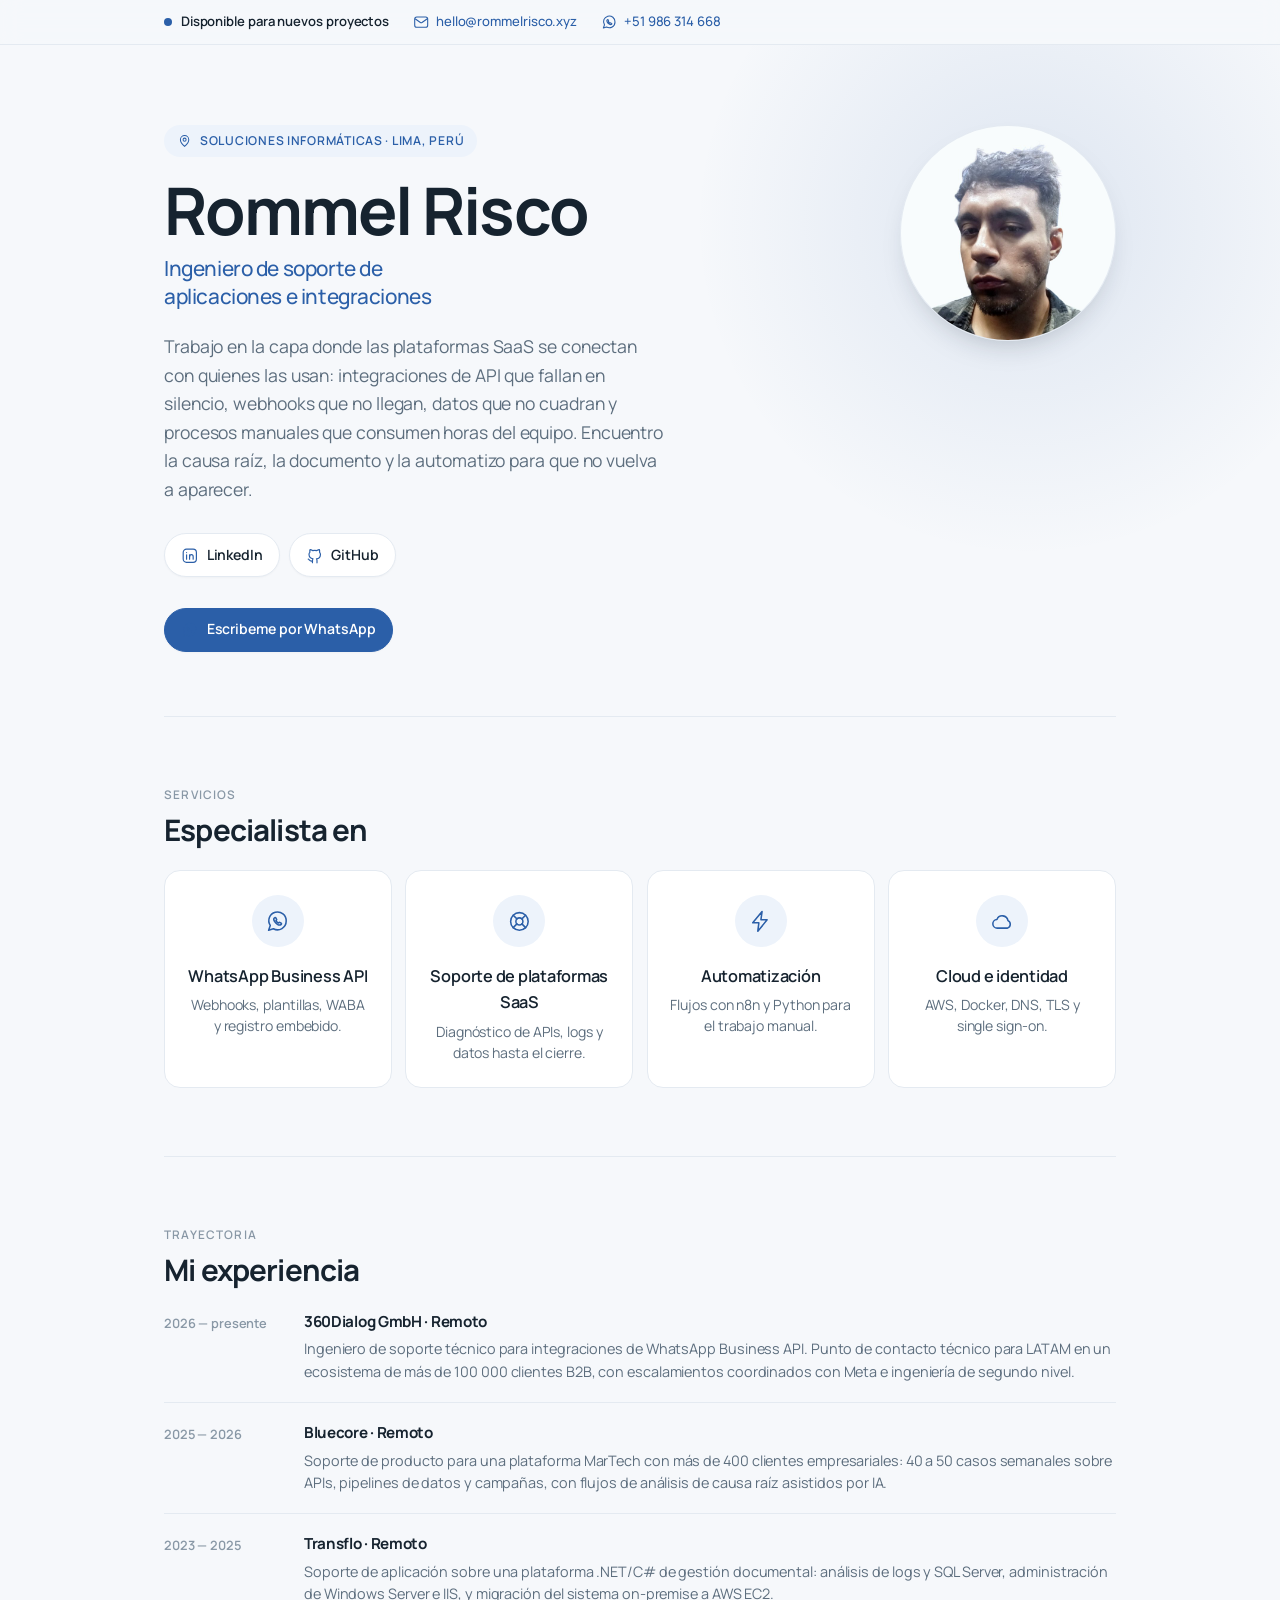
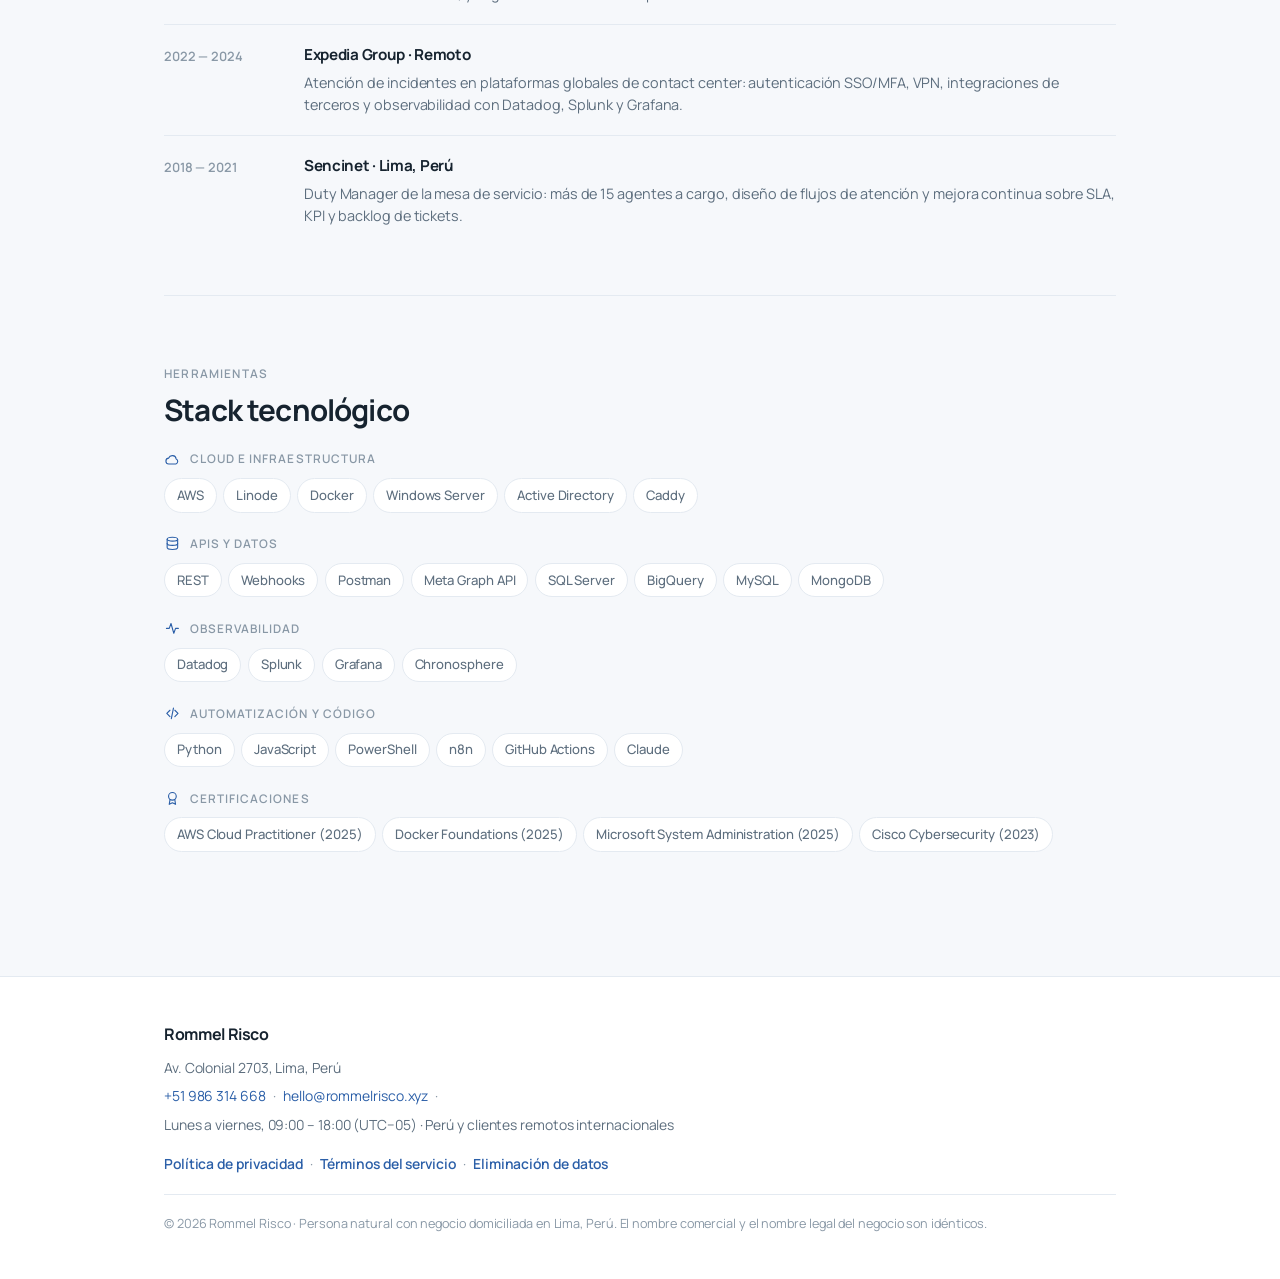
==== index.html @ 3d1073f3 "Landing page de rommelrisco.xyz" ====
<!DOCTYPE html>
<html lang="es">
<head>
<meta charset="utf-8">
<meta name="viewport" content="width=device-width, initial-scale=1">
<title>Rommel Risco — Soluciones informáticas e integraciones | Lima, Perú</title>
<meta name="description" content="Rommel Risco — soluciones informáticas, soporte de aplicaciones e integraciones en Lima, Perú. Integraciones de WhatsApp Business API, soporte de plataformas SaaS, automatización de operaciones e infraestructura cloud. Contacto: hello@rommelrisco.xyz · +51 986 314 668.">
<meta name="author" content="Rommel Risco">
<meta name="theme-color" content="#2B5FA8">
<link rel="canonical" href="https://rommelrisco.xyz/">
<link rel="icon" href="/favicon.svg" type="image/svg+xml">
<link rel="apple-touch-icon" href="/assets/apple-touch-icon.png">

<meta property="og:type" content="website">
<meta property="og:site_name" content="Rommel Risco">
<meta property="og:locale" content="es_PE">
<meta property="og:url" content="https://rommelrisco.xyz/">
<meta property="og:title" content="Rommel Risco — Soluciones informáticas e integraciones">
<meta property="og:description" content="Integraciones de WhatsApp Business API, soporte de plataformas SaaS y automatización de operaciones. Lima, Perú.">
<meta property="og:image" content="https://rommelrisco.xyz/assets/rommel-risco.jpg">
<meta name="twitter:card" content="summary_large_image">

<link rel="preconnect" href="https://fonts.googleapis.com">
<link rel="preconnect" href="https://fonts.gstatic.com" crossorigin>
<link href="https://fonts.googleapis.com/css2?family=Manrope:wght@400;500;600;700&display=swap" rel="stylesheet">

<style>
  :root{
    --paper:#F6F8FB;
    --panel:#FFFFFF;
    --ink:#16232F;
    --ink-2:#5D6E7E;
    --ink-3:#8998A6;
    --rule:#E4EAF1;
    --accent:#2B5FA8;
    --accent-deep:#1B406F;
    --accent-soft:#EDF3FB;

    --font:"Manrope",-apple-system,BlinkMacSystemFont,'Segoe UI',Roboto,sans-serif;

    --r-sm:10px;
    --r-md:16px;
    --r-lg:22px;

    --shadow:0 1px 2px rgba(22,35,47,.04),0 10px 30px -18px rgba(22,35,47,.22);

    --pad:clamp(1.25rem,5vw,4rem);
    --maxw:1080px;
  }

  *,*::before,*::after{box-sizing:border-box}
  html{-webkit-text-size-adjust:100%;scroll-behavior:smooth}
  body{
    margin:0;
    background:var(--paper);
    color:var(--ink);
    font-family:var(--font);
    font-size:clamp(1rem,.97rem + .15vw,1.05rem);
    line-height:1.62;
    letter-spacing:-.005em;
    -webkit-font-smoothing:antialiased;
  }
  a{color:var(--accent);text-decoration:none;transition:color .18s ease,opacity .18s ease}
  a:hover{color:var(--accent-deep)}
  :focus-visible{outline:2px solid var(--accent);outline-offset:3px;border-radius:4px}
  img{max-width:100%;display:block}

  .skip{position:absolute;left:-9999px;top:0}
  .skip:focus{left:0;background:var(--ink);color:#fff;padding:.6rem 1rem;z-index:60}

  .wrap{max-width:var(--maxw);margin:0 auto;padding-left:var(--pad);padding-right:var(--pad)}

  /* ---------- iconos ---------- */
  .ico{
    width:1.25em;height:1.25em;flex:none;
    fill:none;stroke:currentColor;stroke-width:1.6;
    stroke-linecap:round;stroke-linejoin:round;
  }
  .sprite{position:absolute;width:0;height:0;overflow:hidden}

  /* ---------- barra superior ---------- */
  .topbar{
    position:sticky;top:0;z-index:40;
    background:rgba(246,248,251,.82);
    backdrop-filter:saturate(1.4) blur(10px);
    -webkit-backdrop-filter:saturate(1.4) blur(10px);
    border-bottom:1px solid var(--rule);
  }
  .topbar__inner{
    display:flex;flex-wrap:wrap;align-items:center;gap:.4rem 1.5rem;
    padding-top:.7rem;padding-bottom:.7rem;
    font-size:.82rem;color:var(--ink-2);
  }
  .topbar__status{display:inline-flex;align-items:center;gap:.55rem;color:var(--ink);font-weight:600}
  .topbar a{display:inline-flex;align-items:center;gap:.4rem;font-weight:500}
  .dot{
    width:.5rem;height:.5rem;border-radius:50%;background:var(--accent);
    box-shadow:0 0 0 0 rgba(43,95,168,.5);animation:pulse 3s ease-out infinite
  }
  @keyframes pulse{
    0%{box-shadow:0 0 0 0 rgba(43,95,168,.45)}
    70%{box-shadow:0 0 0 .5rem rgba(43,95,168,0)}
    100%{box-shadow:0 0 0 0 rgba(43,95,168,0)}
  }
  @media (max-width:38rem){.topbar__tel{display:none}}

  /* ---------- tipografía ---------- */
  h1,h2,h3{letter-spacing:-.028em;font-weight:700;margin:0}
  h2{font-size:clamp(1.4rem,1.15rem + 1vw,1.85rem);line-height:1.2;margin-bottom:1.4rem}
  h3{font-size:1.02rem;font-weight:600;letter-spacing:-.015em;margin-bottom:.3rem}
  p{margin:0 0 1rem}

  .kicker{
    display:block;font-size:.74rem;font-weight:600;letter-spacing:.1em;text-transform:uppercase;
    color:var(--ink-3);margin:0 0 .5rem;
  }

  /* ---------- portada ---------- */
  .hero{position:relative;overflow:hidden}
  .hero::before{
    content:"";position:absolute;top:-30%;right:-10%;width:70vw;height:70vw;max-width:760px;max-height:760px;
    background:radial-gradient(circle at 50% 50%,rgba(43,95,168,.12),rgba(43,95,168,0) 62%);
    pointer-events:none;
  }
  .hero__inner{
    position:relative;
    display:grid;grid-template-columns:minmax(0,1fr) minmax(0,13.5rem);
    gap:clamp(1.75rem,4vw,3.25rem);align-items:start;
    padding-top:clamp(2.75rem,7vw,5rem);padding-bottom:clamp(2.5rem,6vw,4rem);
  }
  .eyebrow{
    display:inline-flex;align-items:center;gap:.5rem;
    font-size:.76rem;font-weight:600;letter-spacing:.06em;text-transform:uppercase;
    color:var(--accent);background:var(--accent-soft);
    padding:.4rem .8rem;border-radius:999px;margin:0 0 1.25rem;
  }
  h1{
    font-size:clamp(2.5rem,1.6rem + 4.6vw,4.1rem);line-height:1.02;font-weight:700;
    margin-bottom:.65rem;
  }
  .role{
    font-size:clamp(1.05rem,.98rem + .5vw,1.3rem);font-weight:500;line-height:1.35;
    color:var(--accent);margin:0 0 1.35rem;max-width:24ch;letter-spacing:-.02em;
  }
  .lede{font-size:clamp(1rem,.97rem + .25vw,1.1rem);color:var(--ink-2);max-width:46ch;margin-bottom:0}

  .portrait{margin:0;width:100%;max-width:13.5rem;justify-self:center}
  .portrait img{
    width:100%;height:auto;aspect-ratio:1/1;object-fit:cover;
    border-radius:50%;border:1px solid var(--rule);
    box-shadow:0 14px 34px -20px rgba(22,35,47,.4);
  }
  @media (max-width:52rem){
    .hero__inner{grid-template-columns:1fr}
    .portrait{order:-1;max-width:8.5rem;justify-self:start}
  }

  /* ---------- vías de contacto ---------- */
  .channels{display:flex;flex-wrap:wrap;gap:.55rem;list-style:none;margin:1.9rem 0 0;padding:0}
  .channels a{
    display:inline-flex;align-items:center;gap:.5rem;
    font-size:.88rem;font-weight:600;color:var(--ink);
    padding:.6rem 1rem;background:var(--panel);border:1px solid var(--rule);
    border-radius:999px;box-shadow:0 1px 2px rgba(22,35,47,.03);
    transition:border-color .18s ease,color .18s ease,transform .18s ease
  }
  .channels a:hover{border-color:var(--accent);color:var(--accent);transform:translateY(-1px)}
  .channels .ico{color:var(--accent)}
  .channels--primary a{background:var(--accent);border-color:var(--accent);color:#fff}
  .channels--primary a:hover{background:var(--accent-deep);border-color:var(--accent-deep);color:#fff}

  /* ---------- secciones ---------- */
  .block{
    padding-top:clamp(2.5rem,6vw,4.25rem);padding-bottom:clamp(2.5rem,6vw,4.25rem);
    border-top:1px solid var(--rule);
  }

  /* ---------- servicios ---------- */
  .services{
    display:grid;grid-template-columns:repeat(auto-fit,minmax(13rem,1fr));gap:.85rem;
    list-style:none;margin:0;padding:0;
  }
  .services > li{
    background:var(--panel);border:1px solid var(--rule);border-radius:var(--r-md);
    padding:1.5rem 1.35rem;text-align:center;
    transition:border-color .2s ease,transform .2s ease,box-shadow .2s ease;
  }
  .services > li:hover{border-color:#C9D9EE;transform:translateY(-2px);box-shadow:var(--shadow)}
  .services .badge{
    display:inline-grid;place-items:center;width:3.25rem;height:3.25rem;
    background:var(--accent-soft);color:var(--accent);border-radius:50%;margin-bottom:1rem;
  }
  .services .badge .ico{width:1.55rem;height:1.55rem;stroke-width:1.5}
  .services p{margin:0;font-size:.88rem;color:var(--ink-2);line-height:1.5}

  /* ---------- filas con icono ---------- */
  .rows{list-style:none;margin:0;padding:0;display:grid;gap:.15rem}
  .rows > li{display:flex;align-items:flex-start;gap:.9rem;padding:.8rem 0;border-bottom:1px solid var(--rule)}
  .rows > li:last-child{border-bottom:0}
  .rows .ico{color:var(--accent);margin-top:.18rem;width:1.15rem;height:1.15rem}
  .rows .k{display:block;font-size:.74rem;font-weight:600;letter-spacing:.06em;text-transform:uppercase;color:var(--ink-3)}
  .rows .v{display:block;font-size:.95rem;color:var(--ink)}

  /* ---------- trayectoria ---------- */
  .track{list-style:none;margin:0;padding:0}
  .track > li{
    display:grid;grid-template-columns:minmax(0,7.5rem) minmax(0,1fr);gap:1.25rem;
    padding:1.15rem 0;border-bottom:1px solid var(--rule)
  }
  .track > li:first-child{padding-top:0}
  .track > li:last-child{border-bottom:0;padding-bottom:0}
  .track .when{font-size:.8rem;font-weight:600;color:var(--ink-3);padding-top:.2rem;letter-spacing:-.01em}
  .track .org{display:block;font-size:.95rem;font-weight:700;color:var(--ink);margin-bottom:.25rem;letter-spacing:-.02em}
  .track .what{margin:0;font-size:.9rem;color:var(--ink-2);line-height:1.55}
  @media (max-width:34rem){.track > li{grid-template-columns:1fr;gap:.3rem}}

  /* ---------- stack ---------- */
  .stack{list-style:none;margin:0;padding:0;display:grid;gap:1.35rem}
  .stack .group{display:flex;align-items:center;gap:.55rem;margin-bottom:.6rem}
  .stack .group .ico{color:var(--accent);width:1.05rem;height:1.05rem}
  .stack .group span{font-size:.74rem;font-weight:600;letter-spacing:.09em;text-transform:uppercase;color:var(--ink-3)}
  .chips{display:flex;flex-wrap:wrap;gap:.4rem;list-style:none;margin:0;padding:0}
  .chips li{
    font-size:.82rem;font-weight:500;padding:.35rem .75rem;border-radius:999px;
    background:var(--panel);border:1px solid var(--rule);color:var(--ink-2)
  }

  /* ---------- pie ---------- */
  .site-footer{background:var(--panel);border-top:1px solid var(--rule);margin-top:clamp(2rem,5vw,3.5rem)}
  .site-footer__inner{
    padding-top:clamp(2rem,4vw,2.75rem);padding-bottom:clamp(2rem,4vw,2.75rem);
    font-size:.87rem;line-height:1.7;color:var(--ink-2);
  }
  .site-footer p{margin:0 0 .3rem}
  .site-footer .f-name{font-size:1rem;font-weight:700;letter-spacing:-.022em;color:var(--ink);margin-bottom:.5rem}
  .site-footer address{font-style:normal;display:inline}
  .site-footer .sep{color:var(--ink-3);padding:0 .45rem}
  .site-footer .f-links{margin-top:.95rem}
  .site-footer .f-links a{font-weight:600}
  .site-footer .f-legal{
    margin:1.15rem 0 0;padding-top:1.15rem;border-top:1px solid var(--rule);
    font-size:.79rem;color:var(--ink-3)
  }
  @media (max-width:30rem){
    .site-footer .sep{display:block;height:0;overflow:hidden;padding:0}
  }

  @media (prefers-reduced-motion:reduce){
    *{animation:none!important;transition:none!important}
    html{scroll-behavior:auto}
  }
  @media (prefers-reduced-motion:no-preference){
    .reveal{animation:up .6s cubic-bezier(.2,.7,.3,1) both}
    .reveal--2{animation-delay:.09s}
    @keyframes up{from{opacity:0;transform:translateY(12px)}to{opacity:1;transform:none}}
  }
</style>
</head>
<body>
<a class="skip" href="#contenido">Ir al contenido</a>

<svg class="sprite" aria-hidden="true" focusable="false" xmlns="http://www.w3.org/2000/svg">
  <symbol id="i-mail" viewBox="0 0 24 24"><rect x="2.5" y="4.5" width="19" height="15" rx="3"/><path d="M3.6 7.4l7.2 5a2 2 0 0 0 2.4 0l7.2-5"/></symbol>
  <symbol id="i-phone" viewBox="0 0 24 24"><path d="M6.6 3.5h2.2l1.6 4-2 1.4a12 12 0 0 0 5.7 5.7l1.4-2 4 1.6v2.2a2 2 0 0 1-2.2 2A16.5 16.5 0 0 1 4.6 5.7a2 2 0 0 1 2-2.2z"/></symbol>
  <symbol id="i-whatsapp" viewBox="0 0 24 24"><path d="M20.5 11.7a8.4 8.4 0 0 1-12.4 7.4L3.5 20.5l1.6-4.6A8.4 8.4 0 1 1 20.5 11.7z"/><path d="M9.2 8.7c.3-.6 1-.6 1.3-.1l.7 1.2c.2.3.1.6-.1.8l-.5.5c.5 1.1 1.4 2 2.5 2.5l.5-.5c.2-.2.5-.3.8-.1l1.2.7c.5.3.5 1 0 1.3-1 .7-2.3.6-3.6-.2a8 8 0 0 1-2.8-2.8c-.8-1.3-.9-2.6-.2-3.3z"/></symbol>
  <symbol id="i-linkedin" viewBox="0 0 24 24"><rect x="3" y="3" width="18" height="18" rx="4.5"/><path d="M7.6 10.6v6"/><path d="M7.6 7.5v.1"/><path d="M11.7 16.6v-6"/><path d="M11.7 13.2c0-1.5 1-2.7 2.5-2.7s2.4 1.2 2.4 2.7v3.4"/></symbol>
  <symbol id="i-github" viewBox="0 0 24 24"><path d="M9 19c-4.3 1.3-4.3-2.2-6-2.6m12 5.2v-3.3a2.9 2.9 0 0 0-.8-2.2c2.7-.3 5.5-1.3 5.5-6a4.7 4.7 0 0 0-1.3-3.2 4.3 4.3 0 0 0-.1-3.3s-1-.3-3.4 1.3a11.5 11.5 0 0 0-6 0C6.5 3.3 5.5 3.6 5.5 3.6a4.3 4.3 0 0 0-.1 3.3A4.7 4.7 0 0 0 4.1 10c0 4.7 2.8 5.7 5.5 6a2.9 2.9 0 0 0-.8 2.2v3.3"/></symbol>
  <symbol id="i-support" viewBox="0 0 24 24"><circle cx="12" cy="12" r="8.5"/><circle cx="12" cy="12" r="3.4"/><path d="M14.4 9.6 18 6M9.6 9.6 6 6m8.4 8.4L18 18M9.6 14.4 6 18"/></symbol>
  <symbol id="i-zap" viewBox="0 0 24 24"><path d="M13.6 2.5 4.6 13.4h5.9l-1 8.1 9-11h-6z"/></symbol>
  <symbol id="i-cloud" viewBox="0 0 24 24"><path d="M7.2 18.5a4.2 4.2 0 0 1-.5-8.4 5.6 5.6 0 0 1 10.7 1.2 3.9 3.9 0 0 1-.4 7.2z"/></symbol>
  <symbol id="i-globe" viewBox="0 0 24 24"><circle cx="12" cy="12" r="8.5"/><path d="M3.6 12h16.8"/><path d="M12 3.5a13.5 13.5 0 0 1 0 17 13.5 13.5 0 0 1 0-17z"/></symbol>
  <symbol id="i-clock" viewBox="0 0 24 24"><circle cx="12" cy="12" r="8.5"/><path d="M12 7.4V12l3 1.9"/></symbol>
  <symbol id="i-briefcase" viewBox="0 0 24 24"><rect x="3" y="7.5" width="18" height="12" rx="2.6"/><path d="M9 7.5V6.2A2.2 2.2 0 0 1 11.2 4h1.6A2.2 2.2 0 0 1 15 6.2v1.3"/><path d="M3 12.2h18"/></symbol>
  <symbol id="i-users" viewBox="0 0 24 24"><circle cx="9.4" cy="9" r="3.3"/><path d="M3.6 19.2a5.9 5.9 0 0 1 11.7 0"/><path d="M16.2 6.2a3.3 3.3 0 0 1 0 5.9"/><path d="M17.6 19.2a5.9 5.9 0 0 0-1.5-4"/></symbol>
  <symbol id="i-send" viewBox="0 0 24 24"><path d="M20.6 3.4 3.6 9.9l7 2.9 2.9 7z"/><path d="M20.6 3.4 10.6 12.8"/></symbol>
  <symbol id="i-pin" viewBox="0 0 24 24"><path d="M12 21.2s6.6-5.7 6.6-10.5a6.6 6.6 0 1 0-13.2 0c0 4.8 6.6 10.5 6.6 10.5z"/><circle cx="12" cy="10.5" r="2.4"/></symbol>
  <symbol id="i-database" viewBox="0 0 24 24"><ellipse cx="12" cy="6" rx="7.5" ry="2.8"/><path d="M4.5 6v12c0 1.6 3.4 2.8 7.5 2.8s7.5-1.2 7.5-2.8V6"/><path d="M4.5 12c0 1.6 3.4 2.8 7.5 2.8s7.5-1.2 7.5-2.8"/></symbol>
  <symbol id="i-activity" viewBox="0 0 24 24"><path d="M3.5 12h4l2.5-7 4 14 2.5-7h4"/></symbol>
  <symbol id="i-code" viewBox="0 0 24 24"><path d="M8.5 16.5 4 12l4.5-4.5"/><path d="M15.5 7.5 20 12l-4.5 4.5"/><path d="M13.5 4.5l-3 15"/></symbol>
  <symbol id="i-award" viewBox="0 0 24 24"><circle cx="12" cy="9" r="5.5"/><path d="M8.6 13.6 7.5 20.5l4.5-2.3 4.5 2.3-1.1-6.9"/></symbol>
</svg>

<div class="topbar">
  <div class="wrap topbar__inner">
    <span class="topbar__status"><span class="dot" aria-hidden="true"></span>Disponible para nuevos proyectos</span>
    <a href="mailto:hello@rommelrisco.xyz"><svg class="ico" aria-hidden="true"><use href="#i-mail"/></svg>hello@rommelrisco.xyz</a>
    <a class="topbar__tel" href="https://wa.me/51986314668"><svg class="ico" aria-hidden="true"><use href="#i-whatsapp"/></svg>+51 986 314 668</a>
  </div>
</div>

<header class="hero">
  <div class="wrap hero__inner">
    <div class="reveal">
      <p class="eyebrow"><svg class="ico" aria-hidden="true"><use href="#i-pin"/></svg>Soluciones informáticas · Lima, Perú</p>
      <h1>Rommel Risco</h1>
      <p class="role">Ingeniero de soporte de aplicaciones e integraciones</p>
      <p class="lede">Trabajo en la capa donde las plataformas SaaS se conectan con quienes las usan: integraciones de API que fallan en silencio, webhooks que no llegan, datos que no cuadran y procesos manuales que consumen horas del equipo. Encuentro la causa raíz, la documento y la automatizo para que no vuelva a aparecer.</p>
      <ul class="channels">
        <li><a href="https://linkedin.com/in/riscor/" rel="me noopener"><svg class="ico" aria-hidden="true"><use href="#i-linkedin"/></svg>LinkedIn</a></li>
        <li><a href="https://github.com/RommelRisco" rel="me noopener"><svg class="ico" aria-hidden="true"><use href="#i-github"/></svg>GitHub</a></li>
      </ul>
            <ul class="channels channels--primary">
        <li><a href="https://wa.me/51986314668"><svg class="ico" aria-hidden="true"><use href="#i-whatsapp"/></svg>Escribeme por WhatsApp</a></li>
      </ul>
    </div>
    <figure class="portrait reveal reveal--2">
      <img src="[data-uri]" width="720" height="720" alt="Rommel Risco, ingeniero de soporte de aplicaciones e integraciones en Lima, Perú.">
    </figure>
  </div>
</header>

<main id="contenido" class="wrap">

  <section class="block">
    <span class="kicker">Servicios</span>
    <h2>Especialista en</h2>
    <ul class="services">
      <li>
        <span class="badge"><svg class="ico" aria-hidden="true"><use href="#i-whatsapp"/></svg></span>
        <h3>WhatsApp Business API</h3>
        <p>Webhooks, plantillas, WABA y registro embebido.</p>
      </li>
      <li>
        <span class="badge"><svg class="ico" aria-hidden="true"><use href="#i-support"/></svg></span>
        <h3>Soporte de plataformas SaaS</h3>
        <p>Diagnóstico de APIs, logs y datos hasta el cierre.</p>
      </li>
      <li>
        <span class="badge"><svg class="ico" aria-hidden="true"><use href="#i-zap"/></svg></span>
        <h3>Automatización</h3>
        <p>Flujos con n8n y Python para el trabajo manual.</p>
      </li>
      <li>
        <span class="badge"><svg class="ico" aria-hidden="true"><use href="#i-cloud"/></svg></span>
        <h3>Cloud e identidad</h3>
        <p>AWS, Docker, DNS, TLS y single sign-on.</p>
      </li>
    </ul>
  </section>
<!---
  <section class="block">
    <span class="kicker">Modalidad</span>
    <h2>Cómo se contrata</h2>
    <ul class="rows">
      <li>
        <svg class="ico" aria-hidden="true"><use href="#i-globe"/></svg>
        <div><span class="k">Idiomas</span><span class="v">Español e inglés, en tickets, chat y llamadas</span></div>
      </li>
      <li>
        <svg class="ico" aria-hidden="true"><use href="#i-clock"/></svg>
        <div><span class="k">Zona horaria</span><span class="v">Lima, UTC−05 · solapa con América y con la mañana de Europa</span></div>
      </li>
      <li>
        <svg class="ico" aria-hidden="true"><use href="#i-briefcase"/></svg>
        <div><span class="k">Formato</span><span class="v">Remoto · por proyecto o soporte continuo mensual</span></div>
      </li>
      <li>
        <svg class="ico" aria-hidden="true"><use href="#i-users"/></svg>
        <div><span class="k">Clientes</span><span class="v">Empresas de software, ISVs y equipos de soporte B2B</span></div>
      </li>
      <li>
        <svg class="ico" aria-hidden="true"><use href="#i-send"/></svg>
        <div><span class="k">Primer paso</span><span class="v">Escribir a <a href="mailto:hello@rommelrisco.xyz">hello@rommelrisco.xyz</a> con el problema y el sistema involucrado</span></div>
      </li>
    </ul>
  </section>
-->
  <section class="block">
    <span class="kicker">Trayectoria</span>
    <h2>Mi experiencia</h2>
    <ul class="track">
      <li>
        <span class="when">2026 — presente</span>
        <div>
          <span class="org">360Dialog GmbH · Remoto</span>
          <p class="what">Ingeniero de soporte técnico para integraciones de WhatsApp Business API. Punto de contacto técnico para LATAM en un ecosistema de más de 100 000 clientes B2B, con escalamientos coordinados con Meta e ingeniería de segundo nivel.</p>
        </div>
      </li>
      <li>
        <span class="when">2025 — 2026</span>
        <div>
          <span class="org">Bluecore · Remoto</span>
          <p class="what">Soporte de producto para una plataforma MarTech con más de 400 clientes empresariales: 40 a 50 casos semanales sobre APIs, pipelines de datos y campañas, con flujos de análisis de causa raíz asistidos por IA.</p>
        </div>
      </li>
      <li>
        <span class="when">2023 — 2025</span>
        <div>
          <span class="org">Transflo · Remoto</span>
          <p class="what">Soporte de aplicación sobre una plataforma .NET/C# de gestión documental: análisis de logs y SQL Server, administración de Windows Server e IIS, y migración del sistema on-premise a AWS EC2.</p>
        </div>
      </li>
      <li>
        <span class="when">2022 — 2024</span>
        <div>
          <span class="org">Expedia Group · Remoto</span>
          <p class="what">Atención de incidentes en plataformas globales de contact center: autenticación SSO/MFA, VPN, integraciones de terceros y observabilidad con Datadog, Splunk y Grafana.</p>
        </div>
      </li>
      <li>
        <span class="when">2018 — 2021</span>
        <div>
          <span class="org">Sencinet · Lima, Perú</span>
          <p class="what">Duty Manager de la mesa de servicio: más de 15 agentes a cargo, diseño de flujos de atención y mejora continua sobre SLA, KPI y backlog de tickets.</p>
        </div>
      </li>
    </ul>
  </section>

  <section class="block">
    <span class="kicker">Herramientas</span>
    <h2>Stack tecnológico</h2>
    <ul class="stack">
      <li>
        <p class="group"><svg class="ico" aria-hidden="true"><use href="#i-cloud"/></svg><span>Cloud e infraestructura</span></p>
        <ul class="chips"><li>AWS</li><li>Linode</li><li>Docker</li><li>Windows Server</li><li>Active Directory</li><li>Caddy</li></ul>
      </li>
      <li>
        <p class="group"><svg class="ico" aria-hidden="true"><use href="#i-database"/></svg><span>APIs y datos</span></p>
        <ul class="chips"><li>REST</li><li>Webhooks</li><li>Postman</li><li>Meta Graph API</li><li>SQL Server</li><li>BigQuery</li><li>MySQL</li><li>MongoDB</li></ul>
      </li>
      <li>
        <p class="group"><svg class="ico" aria-hidden="true"><use href="#i-activity"/></svg><span>Observabilidad</span></p>
        <ul class="chips"><li>Datadog</li><li>Splunk</li><li>Grafana</li><li>Chronosphere</li></ul>
      </li>
      <li>
        <p class="group"><svg class="ico" aria-hidden="true"><use href="#i-code"/></svg><span>Automatización y código</span></p>
        <ul class="chips"><li>Python</li><li>JavaScript</li><li>PowerShell</li><li>n8n</li><li>GitHub Actions</li><li>Claude</li></ul>
      </li>
      <li>
        <p class="group"><svg class="ico" aria-hidden="true"><use href="#i-award"/></svg><span>Certificaciones</span></p>
        <ul class="chips"><li>AWS Cloud Practitioner (2025)</li><li>Docker Foundations (2025)</li><li>Microsoft System Administration (2025)</li><li>Cisco Cybersecurity (2023)</li></ul>
      </li>
    </ul>
  </section>

</main>

<footer class="site-footer">
  <div class="wrap site-footer__inner">
    <p class="f-name">Rommel Risco</p>
    <p><address>Av. Colonial 2703, Lima, Perú</address></p>
    <p>
      <a href="tel:+51986314668">+51 986 314 668</a><span class="sep">·</span><a href="mailto:hello@rommelrisco.xyz">hello@rommelrisco.xyz</a><span class="sep">·</span>
    </p>
    <p>Lunes a viernes, 09:00 – 18:00 (UTC−05) · Perú y clientes remotos internacionales</p>
    <p class="f-links">
      <a href="/privacidad.html">Política de privacidad</a><span class="sep">·</span><a href="/terminos.html">Términos del servicio</a><span class="sep">·</span><a href="/privacidad.html#eliminacion">Eliminación de datos</a>
    </p>
    <p class="f-legal">© <span id="year">2026</span> Rommel Risco · Persona natural con negocio domiciliada en Lima, Perú. El nombre comercial y el nombre legal del negocio son idénticos.</p>
  </div>
</footer>

<script type="application/ld+json">
{
  "@context": "https://schema.org",
  "@graph": [
    {
      "@type": "ProfessionalService",
      "@id": "https://rommelrisco.xyz/#business",
      "name": "Rommel Risco",
      "legalName": "Rommel Risco",
      "alternateName": "Rommel Risco — Soluciones informáticas e integraciones",
      "description": "Soluciones informáticas, soporte de aplicaciones e integraciones: WhatsApp Business API, soporte de plataformas SaaS, automatización de operaciones e infraestructura cloud.",
      "url": "https://rommelrisco.xyz/",
      "image": "https://rommelrisco.xyz/assets/rommel-risco.jpg",
      "telephone": "+51986314668",
      "email": "hello@rommelrisco.xyz",
      "priceRange": "$$",
      "currenciesAccepted": "PEN, USD",
      "address": {
        "@type": "PostalAddress",
        "streetAddress": "Av. Colonial 2703",
        "addressLocality": "Lima",
        "addressRegion": "Lima",
        "postalCode": "15081",
        "addressCountry": "PE"
      },
      "areaServed": [
        { "@type": "Country", "name": "Peru" },
        { "@type": "Place", "name": "Remote / Worldwide" }
      ],
      "openingHoursSpecification": {
        "@type": "OpeningHoursSpecification",
        "dayOfWeek": ["Monday","Tuesday","Wednesday","Thursday","Friday"],
        "opens": "09:00",
        "closes": "18:00"
      },
      "founder": { "@id": "https://rommelrisco.xyz/#person" },
      "knowsLanguage": ["es","en"],
      "sameAs": [
        "https://www.linkedin.com/in/riscor/",
        "https://github.com/RommelRisco"
      ]
    },
    {
      "@type": "Person",
      "@id": "https://rommelrisco.xyz/#person",
      "name": "Rommel Maximiliano Risco Angulo",
      "alternateName": "Rommel Risco",
      "jobTitle": "Ingeniero de soporte de aplicaciones e integraciones",
      "email": "hello@rommelrisco.xyz",
      "telephone": "+51986314668",
      "url": "https://rommelrisco.xyz/",
      "image": "https://rommelrisco.xyz/assets/rommel-risco.jpg",
      "address": {
        "@type": "PostalAddress",
        "streetAddress": "Av. Colonial 2703",
        "addressLocality": "Lima",
        "addressRegion": "Lima",
        "postalCode": "15081",
        "addressCountry": "PE"
      },
      "worksFor": { "@id": "https://rommelrisco.xyz/#business" },
      "sameAs": [
        "https://www.linkedin.com/in/riscor/",
        "https://github.com/RommelRisco"
      ]
    },
    {
      "@type": "WebSite",
      "@id": "https://rommelrisco.xyz/#website",
      "url": "https://rommelrisco.xyz/",
      "name": "Rommel Risco",
      "inLanguage": "es-PE",
      "publisher": { "@id": "https://rommelrisco.xyz/#business" }
    }
  ]
}
</script>

<script>
  document.getElementById('year').textContent = new Date().getFullYear();
</script>
</body>
</html>
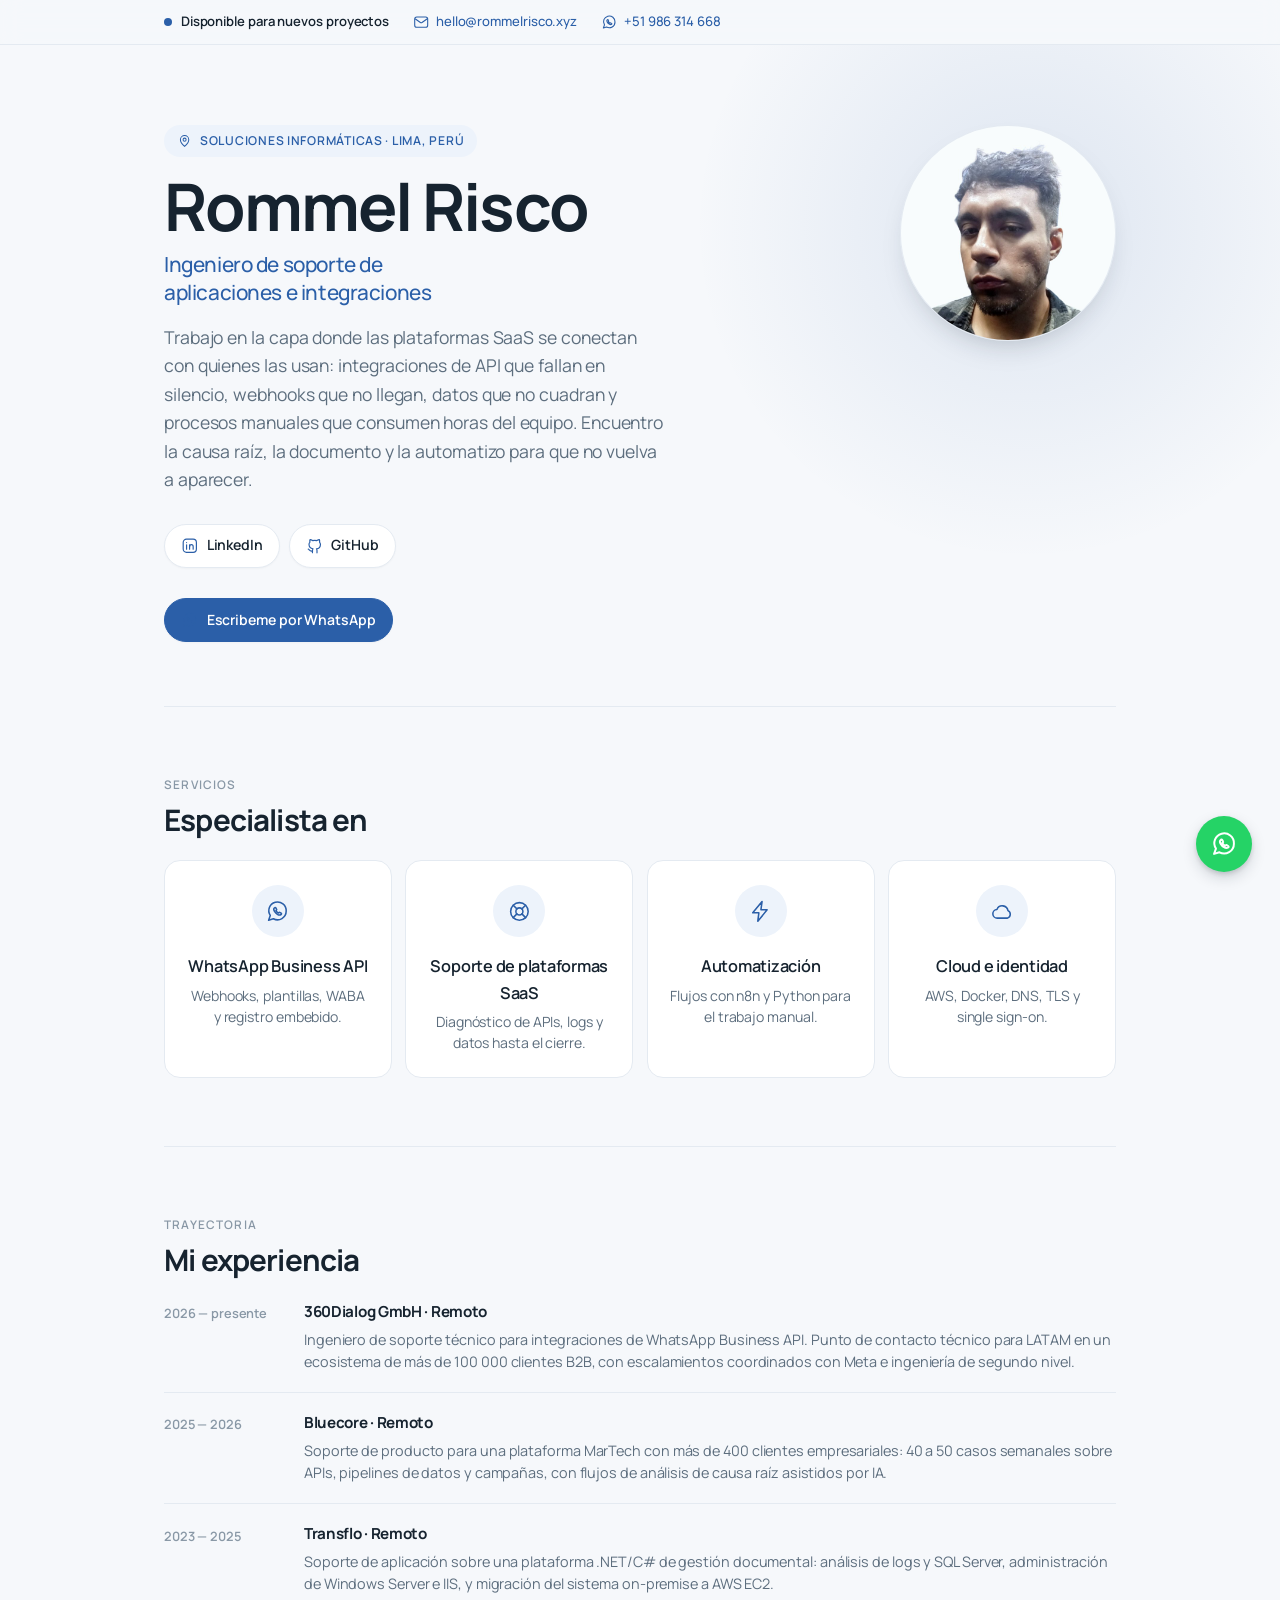
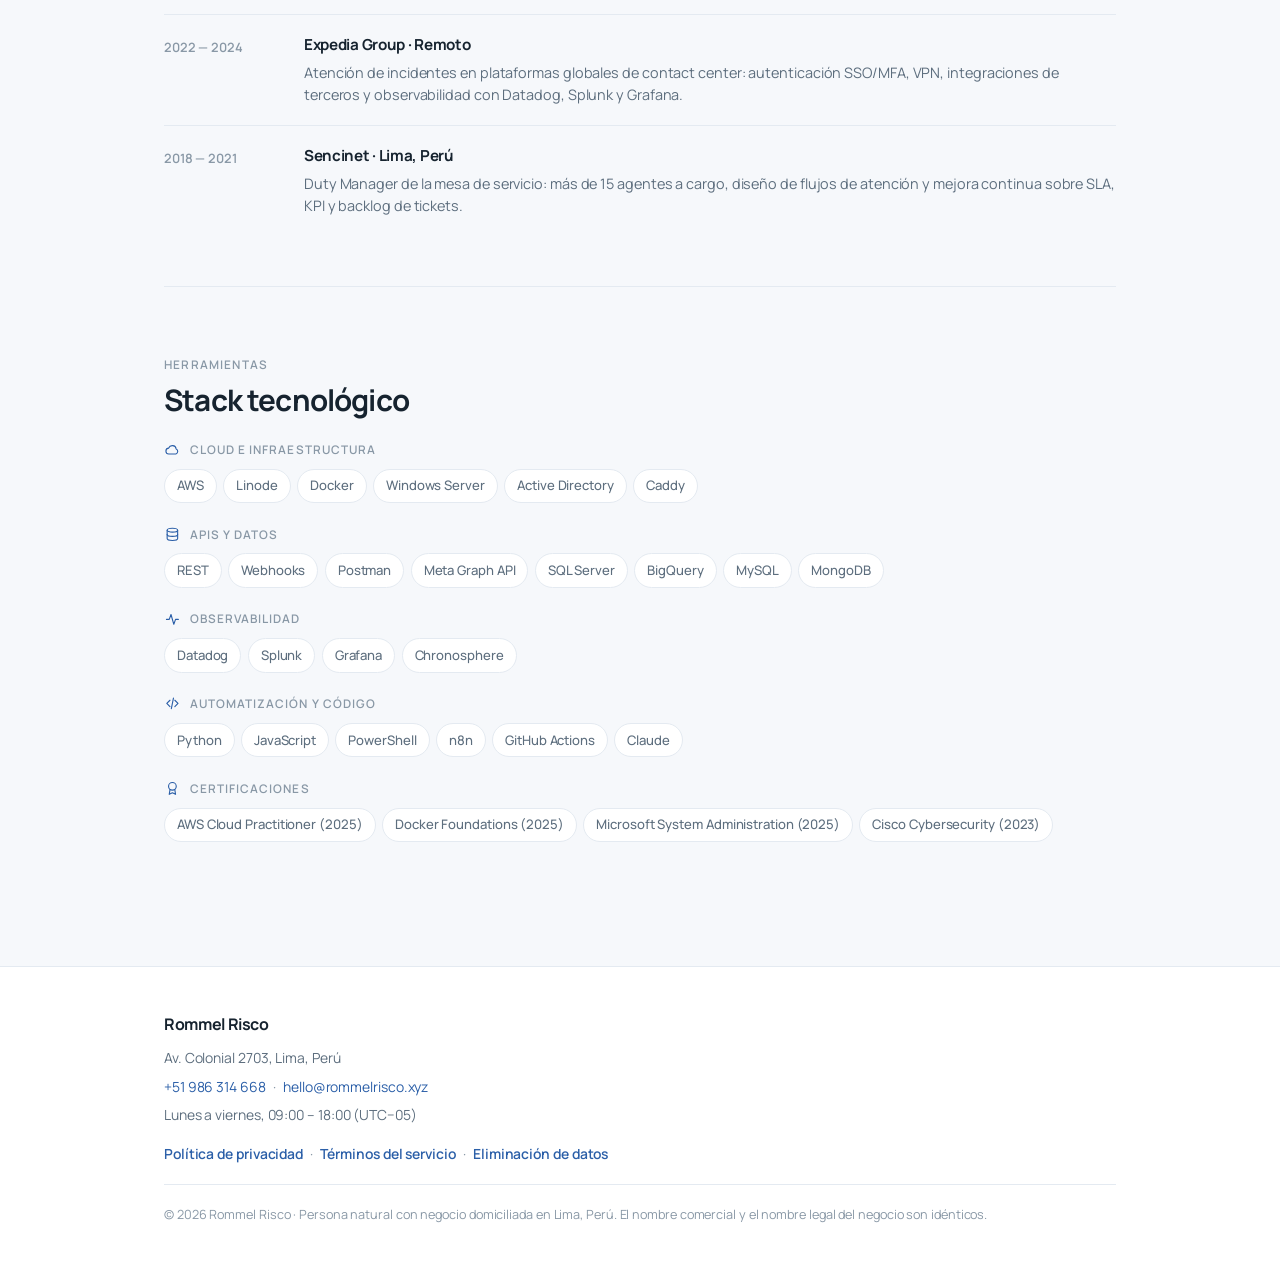
==== commit 2e630774: "Unified stylesheet" ====
--- a/index.html
+++ b/index.html
@@ -3,7 +3,7 @@
 <head>
 <meta charset="utf-8">
 <meta name="viewport" content="width=device-width, initial-scale=1">
-<title>Rommel Risco — Soluciones informáticas e integraciones | Lima, Perú</title>
+<title>Rommel Risco — Soluciones informáticas e integraciones</title>
 <meta name="description" content="Rommel Risco — soluciones informáticas, soporte de aplicaciones e integraciones en Lima, Perú. Integraciones de WhatsApp Business API, soporte de plataformas SaaS, automatización de operaciones e infraestructura cloud. Contacto: hello@rommelrisco.xyz · +51 986 314 668.">
 <meta name="author" content="Rommel Risco">
 <meta name="theme-color" content="#2B5FA8">
@@ -24,239 +24,9 @@
 <link rel="preconnect" href="https://fonts.gstatic.com" crossorigin>
 <link href="https://fonts.googleapis.com/css2?family=Manrope:wght@400;500;600;700&display=swap" rel="stylesheet">
 
-<style>
-  :root{
-    --paper:#F6F8FB;
-    --panel:#FFFFFF;
-    --ink:#16232F;
-    --ink-2:#5D6E7E;
-    --ink-3:#8998A6;
-    --rule:#E4EAF1;
-    --accent:#2B5FA8;
-    --accent-deep:#1B406F;
-    --accent-soft:#EDF3FB;
-
-    --font:"Manrope",-apple-system,BlinkMacSystemFont,'Segoe UI',Roboto,sans-serif;
-
-    --r-sm:10px;
-    --r-md:16px;
-    --r-lg:22px;
-
-    --shadow:0 1px 2px rgba(22,35,47,.04),0 10px 30px -18px rgba(22,35,47,.22);
-
-    --pad:clamp(1.25rem,5vw,4rem);
-    --maxw:1080px;
-  }
-
-  *,*::before,*::after{box-sizing:border-box}
-  html{-webkit-text-size-adjust:100%;scroll-behavior:smooth}
-  body{
-    margin:0;
-    background:var(--paper);
-    color:var(--ink);
-    font-family:var(--font);
-    font-size:clamp(1rem,.97rem + .15vw,1.05rem);
-    line-height:1.62;
-    letter-spacing:-.005em;
-    -webkit-font-smoothing:antialiased;
-  }
-  a{color:var(--accent);text-decoration:none;transition:color .18s ease,opacity .18s ease}
-  a:hover{color:var(--accent-deep)}
-  :focus-visible{outline:2px solid var(--accent);outline-offset:3px;border-radius:4px}
-  img{max-width:100%;display:block}
-
-  .skip{position:absolute;left:-9999px;top:0}
-  .skip:focus{left:0;background:var(--ink);color:#fff;padding:.6rem 1rem;z-index:60}
-
-  .wrap{max-width:var(--maxw);margin:0 auto;padding-left:var(--pad);padding-right:var(--pad)}
-
-  /* ---------- iconos ---------- */
-  .ico{
-    width:1.25em;height:1.25em;flex:none;
-    fill:none;stroke:currentColor;stroke-width:1.6;
-    stroke-linecap:round;stroke-linejoin:round;
-  }
-  .sprite{position:absolute;width:0;height:0;overflow:hidden}
-
-  /* ---------- barra superior ---------- */
-  .topbar{
-    position:sticky;top:0;z-index:40;
-    background:rgba(246,248,251,.82);
-    backdrop-filter:saturate(1.4) blur(10px);
-    -webkit-backdrop-filter:saturate(1.4) blur(10px);
-    border-bottom:1px solid var(--rule);
-  }
-  .topbar__inner{
-    display:flex;flex-wrap:wrap;align-items:center;gap:.4rem 1.5rem;
-    padding-top:.7rem;padding-bottom:.7rem;
-    font-size:.82rem;color:var(--ink-2);
-  }
-  .topbar__status{display:inline-flex;align-items:center;gap:.55rem;color:var(--ink);font-weight:600}
-  .topbar a{display:inline-flex;align-items:center;gap:.4rem;font-weight:500}
-  .dot{
-    width:.5rem;height:.5rem;border-radius:50%;background:var(--accent);
-    box-shadow:0 0 0 0 rgba(43,95,168,.5);animation:pulse 3s ease-out infinite
-  }
-  @keyframes pulse{
-    0%{box-shadow:0 0 0 0 rgba(43,95,168,.45)}
-    70%{box-shadow:0 0 0 .5rem rgba(43,95,168,0)}
-    100%{box-shadow:0 0 0 0 rgba(43,95,168,0)}
-  }
-  @media (max-width:38rem){.topbar__tel{display:none}}
-
-  /* ---------- tipografía ---------- */
-  h1,h2,h3{letter-spacing:-.028em;font-weight:700;margin:0}
-  h2{font-size:clamp(1.4rem,1.15rem + 1vw,1.85rem);line-height:1.2;margin-bottom:1.4rem}
-  h3{font-size:1.02rem;font-weight:600;letter-spacing:-.015em;margin-bottom:.3rem}
-  p{margin:0 0 1rem}
-
-  .kicker{
-    display:block;font-size:.74rem;font-weight:600;letter-spacing:.1em;text-transform:uppercase;
-    color:var(--ink-3);margin:0 0 .5rem;
-  }
-
-  /* ---------- portada ---------- */
-  .hero{position:relative;overflow:hidden}
-  .hero::before{
-    content:"";position:absolute;top:-30%;right:-10%;width:70vw;height:70vw;max-width:760px;max-height:760px;
-    background:radial-gradient(circle at 50% 50%,rgba(43,95,168,.12),rgba(43,95,168,0) 62%);
-    pointer-events:none;
-  }
-  .hero__inner{
-    position:relative;
-    display:grid;grid-template-columns:minmax(0,1fr) minmax(0,13.5rem);
-    gap:clamp(1.75rem,4vw,3.25rem);align-items:start;
-    padding-top:clamp(2.75rem,7vw,5rem);padding-bottom:clamp(2.5rem,6vw,4rem);
-  }
-  .eyebrow{
-    display:inline-flex;align-items:center;gap:.5rem;
-    font-size:.76rem;font-weight:600;letter-spacing:.06em;text-transform:uppercase;
-    color:var(--accent);background:var(--accent-soft);
-    padding:.4rem .8rem;border-radius:999px;margin:0 0 1.25rem;
-  }
-  h1{
-    font-size:clamp(2.5rem,1.6rem + 4.6vw,4.1rem);line-height:1.02;font-weight:700;
-    margin-bottom:.65rem;
-  }
-  .role{
-    font-size:clamp(1.05rem,.98rem + .5vw,1.3rem);font-weight:500;line-height:1.35;
-    color:var(--accent);margin:0 0 1.35rem;max-width:24ch;letter-spacing:-.02em;
-  }
-  .lede{font-size:clamp(1rem,.97rem + .25vw,1.1rem);color:var(--ink-2);max-width:46ch;margin-bottom:0}
-
-  .portrait{margin:0;width:100%;max-width:13.5rem;justify-self:center}
-  .portrait img{
-    width:100%;height:auto;aspect-ratio:1/1;object-fit:cover;
-    border-radius:50%;border:1px solid var(--rule);
-    box-shadow:0 14px 34px -20px rgba(22,35,47,.4);
-  }
-  @media (max-width:52rem){
-    .hero__inner{grid-template-columns:1fr}
-    .portrait{order:-1;max-width:8.5rem;justify-self:start}
-  }
-
-  /* ---------- vías de contacto ---------- */
-  .channels{display:flex;flex-wrap:wrap;gap:.55rem;list-style:none;margin:1.9rem 0 0;padding:0}
-  .channels a{
-    display:inline-flex;align-items:center;gap:.5rem;
-    font-size:.88rem;font-weight:600;color:var(--ink);
-    padding:.6rem 1rem;background:var(--panel);border:1px solid var(--rule);
-    border-radius:999px;box-shadow:0 1px 2px rgba(22,35,47,.03);
-    transition:border-color .18s ease,color .18s ease,transform .18s ease
-  }
-  .channels a:hover{border-color:var(--accent);color:var(--accent);transform:translateY(-1px)}
-  .channels .ico{color:var(--accent)}
-  .channels--primary a{background:var(--accent);border-color:var(--accent);color:#fff}
-  .channels--primary a:hover{background:var(--accent-deep);border-color:var(--accent-deep);color:#fff}
-
-  /* ---------- secciones ---------- */
-  .block{
-    padding-top:clamp(2.5rem,6vw,4.25rem);padding-bottom:clamp(2.5rem,6vw,4.25rem);
-    border-top:1px solid var(--rule);
-  }
-
-  /* ---------- servicios ---------- */
-  .services{
-    display:grid;grid-template-columns:repeat(auto-fit,minmax(13rem,1fr));gap:.85rem;
-    list-style:none;margin:0;padding:0;
-  }
-  .services > li{
-    background:var(--panel);border:1px solid var(--rule);border-radius:var(--r-md);
-    padding:1.5rem 1.35rem;text-align:center;
-    transition:border-color .2s ease,transform .2s ease,box-shadow .2s ease;
-  }
-  .services > li:hover{border-color:#C9D9EE;transform:translateY(-2px);box-shadow:var(--shadow)}
-  .services .badge{
-    display:inline-grid;place-items:center;width:3.25rem;height:3.25rem;
-    background:var(--accent-soft);color:var(--accent);border-radius:50%;margin-bottom:1rem;
-  }
-  .services .badge .ico{width:1.55rem;height:1.55rem;stroke-width:1.5}
-  .services p{margin:0;font-size:.88rem;color:var(--ink-2);line-height:1.5}
-
-  /* ---------- filas con icono ---------- */
-  .rows{list-style:none;margin:0;padding:0;display:grid;gap:.15rem}
-  .rows > li{display:flex;align-items:flex-start;gap:.9rem;padding:.8rem 0;border-bottom:1px solid var(--rule)}
-  .rows > li:last-child{border-bottom:0}
-  .rows .ico{color:var(--accent);margin-top:.18rem;width:1.15rem;height:1.15rem}
-  .rows .k{display:block;font-size:.74rem;font-weight:600;letter-spacing:.06em;text-transform:uppercase;color:var(--ink-3)}
-  .rows .v{display:block;font-size:.95rem;color:var(--ink)}
-
-  /* ---------- trayectoria ---------- */
-  .track{list-style:none;margin:0;padding:0}
-  .track > li{
-    display:grid;grid-template-columns:minmax(0,7.5rem) minmax(0,1fr);gap:1.25rem;
-    padding:1.15rem 0;border-bottom:1px solid var(--rule)
-  }
-  .track > li:first-child{padding-top:0}
-  .track > li:last-child{border-bottom:0;padding-bottom:0}
-  .track .when{font-size:.8rem;font-weight:600;color:var(--ink-3);padding-top:.2rem;letter-spacing:-.01em}
-  .track .org{display:block;font-size:.95rem;font-weight:700;color:var(--ink);margin-bottom:.25rem;letter-spacing:-.02em}
-  .track .what{margin:0;font-size:.9rem;color:var(--ink-2);line-height:1.55}
-  @media (max-width:34rem){.track > li{grid-template-columns:1fr;gap:.3rem}}
-
-  /* ---------- stack ---------- */
-  .stack{list-style:none;margin:0;padding:0;display:grid;gap:1.35rem}
-  .stack .group{display:flex;align-items:center;gap:.55rem;margin-bottom:.6rem}
-  .stack .group .ico{color:var(--accent);width:1.05rem;height:1.05rem}
-  .stack .group span{font-size:.74rem;font-weight:600;letter-spacing:.09em;text-transform:uppercase;color:var(--ink-3)}
-  .chips{display:flex;flex-wrap:wrap;gap:.4rem;list-style:none;margin:0;padding:0}
-  .chips li{
-    font-size:.82rem;font-weight:500;padding:.35rem .75rem;border-radius:999px;
-    background:var(--panel);border:1px solid var(--rule);color:var(--ink-2)
-  }
-
-  /* ---------- pie ---------- */
-  .site-footer{background:var(--panel);border-top:1px solid var(--rule);margin-top:clamp(2rem,5vw,3.5rem)}
-  .site-footer__inner{
-    padding-top:clamp(2rem,4vw,2.75rem);padding-bottom:clamp(2rem,4vw,2.75rem);
-    font-size:.87rem;line-height:1.7;color:var(--ink-2);
-  }
-  .site-footer p{margin:0 0 .3rem}
-  .site-footer .f-name{font-size:1rem;font-weight:700;letter-spacing:-.022em;color:var(--ink);margin-bottom:.5rem}
-  .site-footer address{font-style:normal;display:inline}
-  .site-footer .sep{color:var(--ink-3);padding:0 .45rem}
-  .site-footer .f-links{margin-top:.95rem}
-  .site-footer .f-links a{font-weight:600}
-  .site-footer .f-legal{
-    margin:1.15rem 0 0;padding-top:1.15rem;border-top:1px solid var(--rule);
-    font-size:.79rem;color:var(--ink-3)
-  }
-  @media (max-width:30rem){
-    .site-footer .sep{display:block;height:0;overflow:hidden;padding:0}
-  }
-
-  @media (prefers-reduced-motion:reduce){
-    *{animation:none!important;transition:none!important}
-    html{scroll-behavior:auto}
-  }
-  @media (prefers-reduced-motion:no-preference){
-    .reveal{animation:up .6s cubic-bezier(.2,.7,.3,1) both}
-    .reveal--2{animation-delay:.09s}
-    @keyframes up{from{opacity:0;transform:translateY(12px)}to{opacity:1;transform:none}}
-  }
-</style>
+<link rel="stylesheet" href="/assets/styles.css">
 </head>
-<body>
+<body class="p-home">
 <a class="skip" href="#contenido">Ir al contenido</a>
 
 <svg class="sprite" aria-hidden="true" focusable="false" xmlns="http://www.w3.org/2000/svg">
@@ -278,13 +48,14 @@
   <symbol id="i-activity" viewBox="0 0 24 24"><path d="M3.5 12h4l2.5-7 4 14 2.5-7h4"/></symbol>
   <symbol id="i-code" viewBox="0 0 24 24"><path d="M8.5 16.5 4 12l4.5-4.5"/><path d="M15.5 7.5 20 12l-4.5 4.5"/><path d="M13.5 4.5l-3 15"/></symbol>
   <symbol id="i-award" viewBox="0 0 24 24"><circle cx="12" cy="9" r="5.5"/><path d="M8.6 13.6 7.5 20.5l4.5-2.3 4.5 2.3-1.1-6.9"/></symbol>
+  <symbol id="i-close" viewBox="0 0 24 24"><path d="M6.5 6.5l11 11m0-11-11 11"/></symbol>
 </svg>
 
 <div class="topbar">
   <div class="wrap topbar__inner">
     <span class="topbar__status"><span class="dot" aria-hidden="true"></span>Disponible para nuevos proyectos</span>
     <a href="mailto:hello@rommelrisco.xyz"><svg class="ico" aria-hidden="true"><use href="#i-mail"/></svg>hello@rommelrisco.xyz</a>
-    <a class="topbar__tel" href="https://wa.me/51986314668"><svg class="ico" aria-hidden="true"><use href="#i-whatsapp"/></svg>+51 986 314 668</a>
+    <a class="topbar__tel" href="https://wa.me/51986314668?text=¡Hola, Rommel! Quiero implementar WhatsApp API en mi empresa."><svg class="ico" aria-hidden="true"><use href="#i-whatsapp"/></svg>+51 986 314 668</a>
   </div>
 </div>
 
@@ -300,7 +71,7 @@
         <li><a href="https://github.com/RommelRisco" rel="me noopener"><svg class="ico" aria-hidden="true"><use href="#i-github"/></svg>GitHub</a></li>
       </ul>
             <ul class="channels channels--primary">
-        <li><a href="https://wa.me/51986314668"><svg class="ico" aria-hidden="true"><use href="#i-whatsapp"/></svg>Escribeme por WhatsApp</a></li>
+        <li><a href="https://wa.me/51986314668?text=¡Hola, Rommel! Quiero implementar WhatsApp API en mi empresa."><svg class="ico" aria-hidden="true"><use href="#i-whatsapp"/></svg>Escribeme por WhatsApp</a></li>
       </ul>
     </div>
     <figure class="portrait reveal reveal--2">
@@ -441,15 +212,30 @@
     <p class="f-name">Rommel Risco</p>
     <p><address>Av. Colonial 2703, Lima, Perú</address></p>
     <p>
-      <a href="tel:+51986314668">+51 986 314 668</a><span class="sep">·</span><a href="mailto:hello@rommelrisco.xyz">hello@rommelrisco.xyz</a><span class="sep">·</span>
+      <a href="tel:+51986314668">+51 986 314 668</a><span class="sep">·</span><a href="mailto:hello@rommelrisco.xyz">hello@rommelrisco.xyz</a>
     </p>
-    <p>Lunes a viernes, 09:00 – 18:00 (UTC−05) · Perú y clientes remotos internacionales</p>
+    <p>Lunes a viernes, 09:00 – 18:00 (UTC−05)</p>
     <p class="f-links">
       <a href="/privacidad.html">Política de privacidad</a><span class="sep">·</span><a href="/terminos.html">Términos del servicio</a><span class="sep">·</span><a href="/privacidad.html#eliminacion">Eliminación de datos</a>
     </p>
     <p class="f-legal">© <span id="year">2026</span> Rommel Risco · Persona natural con negocio domiciliada en Lima, Perú. El nombre comercial y el nombre legal del negocio son idénticos.</p>
   </div>
 </footer>
+
+<div class="wa">
+  <div class="wa__panel" id="wa-panel" hidden>
+    <p class="kicker">¿En qué puedo ayudarte?</p>
+    <ul class="wa__list">
+      <li><a href="https://wa.me/51986314668?text=¡Hola, Rommel! Quiero implementar WhatsApp API en mi empresa.">Quiero implementar WhatsApp API en mi empresa.</a></li>
+      <li><a href="https://wa.me/51986314668?text=¡Hola, Rommel! Necesito un sitio web para mi negocio.">Necesito un sitio web para mi negocio.</a></li>
+      <li><a href="https://wa.me/51986314668?text=¡Hola, Rommel! Tengo un problema con la tecnología de mi negocio.">Tengo un problema con la tecnología de mi negocio.</a></li>
+    </ul>
+  </div>
+  <button class="wa__btn" type="button" id="wa-toggle" aria-expanded="false" aria-controls="wa-panel" aria-label="Abrir opciones de contacto por WhatsApp">
+    <svg class="ico ico--open" aria-hidden="true"><use href="#i-whatsapp"/></svg>
+    <svg class="ico ico--close" aria-hidden="true"><use href="#i-close"/></svg>
+  </button>
+</div>
 
 <script type="application/ld+json">
 {
@@ -531,6 +317,28 @@
 
 <script>
   document.getElementById('year').textContent = new Date().getFullYear();
+
+  (function(){
+    var wrap = document.querySelector('.wa');
+    var btn = document.getElementById('wa-toggle');
+    var panel = document.getElementById('wa-panel');
+
+    function setOpen(open){
+      panel.hidden = !open;
+      btn.setAttribute('aria-expanded', String(open));
+      btn.setAttribute('aria-label', (open ? 'Cerrar' : 'Abrir') + ' opciones de contacto por WhatsApp');
+    }
+
+    btn.addEventListener('click', function(){ setOpen(panel.hidden); });
+
+    document.addEventListener('click', function(e){
+      if(!panel.hidden && !wrap.contains(e.target)) setOpen(false);
+    });
+
+    document.addEventListener('keydown', function(e){
+      if(e.key === 'Escape' && !panel.hidden){ setOpen(false); btn.focus(); }
+    });
+  })();
 </script>
 </body>
 </html>
--- a/assets/styles.css
+++ b/assets/styles.css
@@ -0,0 +1,408 @@
+/* =============================================================
+   rommelrisco.xyz — hoja de estilos única
+
+   Estructura:
+     1. tokens          variables de diseño (:root) + ajustes por página
+     2. base            reset, tipografía base, enlaces, .wrap, .ico
+     3. .p-home         index.html
+     4. .p-doc          privacidad.html · terminos.html
+     5. .p-404          404.html
+     6. movimiento      preferencias de animación
+
+   Cada página lleva su capa en el <body>: class="p-home" | "p-doc" | "p-404".
+   Solo se prefijan los selectores de elemento y los nombres de clase que
+   chocan entre páginas (.topbar, .card, .lede); los descendientes de una
+   clase ya única (.services p, .help .k) se dejan sin prefijo.
+   ============================================================= */
+
+
+/* ---------- 1. tokens ---------- */
+:root{
+  --paper:#F6F8FB;
+  --panel:#FFFFFF;
+  --ink:#16232F;
+  --ink-2:#5D6E7E;
+  --ink-3:#8998A6;
+  --rule:#E4EAF1;
+  --accent:#2B5FA8;
+  --accent-deep:#1B406F;
+  --accent-soft:#EDF3FB;
+
+  --font:"Manrope",-apple-system,BlinkMacSystemFont,'Segoe UI',Roboto,sans-serif;
+
+  --r-sm:10px;
+  --r-md:16px;
+  --r-lg:22px;
+
+  --shadow:0 1px 2px rgba(22,35,47,.04),0 10px 30px -18px rgba(22,35,47,.22);
+
+  /* medidas del contenedor .wrap; cada página las ajusta */
+  --pad:clamp(1.25rem,5vw,3rem);
+  --maxw:760px;
+}
+.p-home{--pad:clamp(1.25rem,5vw,4rem);--maxw:1080px}
+.p-404{--maxw:640px}
+
+
+/* ---------- 2. base ---------- */
+*,*::before,*::after{box-sizing:border-box}
+html{-webkit-text-size-adjust:100%;scroll-behavior:smooth}
+body{
+  margin:0;
+  background:var(--paper);
+  color:var(--ink);
+  font-family:var(--font);
+  font-size:1rem;
+  line-height:1.65;
+  letter-spacing:-.005em;
+  -webkit-font-smoothing:antialiased;
+}
+a{color:var(--accent);text-decoration:none;transition:color .18s ease,opacity .18s ease}
+a:hover{color:var(--accent-deep)}
+:focus-visible{outline:2px solid var(--accent);outline-offset:3px;border-radius:4px}
+img{max-width:100%;display:block}
+
+.wrap{max-width:var(--maxw);margin:0 auto;padding-left:var(--pad);padding-right:var(--pad)}
+
+.skip{position:absolute;left:-9999px;top:0}
+.skip:focus{left:0;background:var(--ink);color:#fff;padding:.6rem 1rem;z-index:60}
+
+.ico{
+  width:1.25em;height:1.25em;flex:none;
+  fill:none;stroke:currentColor;stroke-width:1.6;
+  stroke-linecap:round;stroke-linejoin:round;
+}
+.sprite{position:absolute;width:0;height:0;overflow:hidden}
+
+/* cabecera compartida por las páginas internas (.p-doc y .p-404) */
+.brand{font-weight:700;letter-spacing:-.025em;color:var(--ink)}
+.brand:hover{color:var(--accent);text-decoration:none}
+.back{font-size:.87rem;font-weight:600}
+
+
+/* =============================================================
+   3. .p-home — index.html
+   ============================================================= */
+.p-home{font-size:clamp(1rem,.97rem + .15vw,1.05rem);line-height:1.62}
+
+/* ---------- barra superior ---------- */
+.p-home .topbar{
+  position:sticky;top:0;z-index:40;
+  background:rgba(246,248,251,.82);
+  backdrop-filter:saturate(1.4) blur(10px);
+  -webkit-backdrop-filter:saturate(1.4) blur(10px);
+  border-bottom:1px solid var(--rule);
+}
+.topbar__inner{
+  display:flex;flex-wrap:wrap;align-items:center;gap:.4rem 1.5rem;
+  padding-top:.7rem;padding-bottom:.7rem;
+  font-size:.82rem;color:var(--ink-2);
+}
+.topbar__status{display:inline-flex;align-items:center;gap:.55rem;color:var(--ink);font-weight:600}
+.p-home .topbar a{display:inline-flex;align-items:center;gap:.4rem;font-weight:500}
+.dot{
+  width:.5rem;height:.5rem;border-radius:50%;background:var(--accent);
+  box-shadow:0 0 0 0 rgba(43,95,168,.5);animation:pulse 3s ease-out infinite
+}
+@keyframes pulse{
+  0%{box-shadow:0 0 0 0 rgba(43,95,168,.45)}
+  70%{box-shadow:0 0 0 .5rem rgba(43,95,168,0)}
+  100%{box-shadow:0 0 0 0 rgba(43,95,168,0)}
+}
+@media (max-width:38rem){.topbar__tel{display:none}}
+
+/* ---------- tipografía ---------- */
+.p-home h1,.p-home h2,.p-home h3{letter-spacing:-.028em;font-weight:700;margin:0}
+.p-home h2{font-size:clamp(1.4rem,1.15rem + 1vw,1.85rem);line-height:1.2;margin-bottom:1.4rem}
+.p-home h3{font-size:1.02rem;font-weight:600;letter-spacing:-.015em;margin-bottom:.3rem}
+.p-home p{margin:0 0 1rem}
+
+.kicker{
+  display:block;font-size:.74rem;font-weight:600;letter-spacing:.1em;text-transform:uppercase;
+  color:var(--ink-3);margin:0 0 .5rem;
+}
+
+/* ---------- portada ---------- */
+.hero{position:relative;overflow:hidden}
+.hero::before{
+  content:"";position:absolute;top:-30%;right:-10%;width:70vw;height:70vw;max-width:760px;max-height:760px;
+  background:radial-gradient(circle at 50% 50%,rgba(43,95,168,.12),rgba(43,95,168,0) 62%);
+  pointer-events:none;
+}
+.hero__inner{
+  position:relative;
+  display:grid;grid-template-columns:minmax(0,1fr) minmax(0,13.5rem);
+  gap:clamp(1.75rem,4vw,3.25rem);align-items:start;
+  padding-top:clamp(2.75rem,7vw,5rem);padding-bottom:clamp(2.5rem,6vw,4rem);
+}
+.eyebrow{
+  display:inline-flex;align-items:center;gap:.5rem;
+  font-size:.76rem;font-weight:600;letter-spacing:.06em;text-transform:uppercase;
+  color:var(--accent);background:var(--accent-soft);
+  padding:.4rem .8rem;border-radius:999px;margin:0 0 1.25rem;
+}
+.p-home h1{
+  font-size:clamp(2.5rem,1.6rem + 4.6vw,4.1rem);line-height:1.02;font-weight:700;
+  margin-bottom:.65rem;
+}
+.role{
+  font-size:clamp(1.05rem,.98rem + .5vw,1.3rem);font-weight:500;line-height:1.35;
+  color:var(--accent);margin:0 0 1.35rem;max-width:24ch;letter-spacing:-.02em;
+}
+.p-home .lede{font-size:clamp(1rem,.97rem + .25vw,1.1rem);color:var(--ink-2);max-width:46ch;margin-bottom:0}
+
+.portrait{margin:0;width:100%;max-width:13.5rem;justify-self:center}
+.portrait img{
+  width:100%;height:auto;aspect-ratio:1/1;object-fit:cover;
+  border-radius:50%;border:1px solid var(--rule);
+  box-shadow:0 14px 34px -20px rgba(22,35,47,.4);
+}
+@media (max-width:52rem){
+  .hero__inner{grid-template-columns:1fr}
+  .portrait{order:-1;max-width:8.5rem;justify-self:start}
+}
+
+/* ---------- vías de contacto ---------- */
+.channels{display:flex;flex-wrap:wrap;gap:.55rem;list-style:none;margin:1.9rem 0 0;padding:0}
+.channels a{
+  display:inline-flex;align-items:center;gap:.5rem;
+  font-size:.88rem;font-weight:600;color:var(--ink);
+  padding:.6rem 1rem;background:var(--panel);border:1px solid var(--rule);
+  border-radius:999px;box-shadow:0 1px 2px rgba(22,35,47,.03);
+  transition:border-color .18s ease,color .18s ease,transform .18s ease
+}
+.channels a:hover{border-color:var(--accent);color:var(--accent);transform:translateY(-1px)}
+.channels .ico{color:var(--accent)}
+.channels--primary a{background:var(--accent);border-color:var(--accent);color:#fff}
+.channels--primary a:hover{background:var(--accent-deep);border-color:var(--accent-deep);color:#fff}
+
+/* ---------- secciones ---------- */
+.block{
+  padding-top:clamp(2.5rem,6vw,4.25rem);padding-bottom:clamp(2.5rem,6vw,4.25rem);
+  border-top:1px solid var(--rule);
+}
+
+/* ---------- servicios ---------- */
+.services{
+  display:grid;grid-template-columns:repeat(auto-fit,minmax(13rem,1fr));gap:.85rem;
+  list-style:none;margin:0;padding:0;
+}
+.services > li{
+  background:var(--panel);border:1px solid var(--rule);border-radius:var(--r-md);
+  padding:1.5rem 1.35rem;text-align:center;
+  transition:border-color .2s ease,transform .2s ease,box-shadow .2s ease;
+}
+.services > li:hover{border-color:#C9D9EE;transform:translateY(-2px);box-shadow:var(--shadow)}
+.services .badge{
+  display:inline-grid;place-items:center;width:3.25rem;height:3.25rem;
+  background:var(--accent-soft);color:var(--accent);border-radius:50%;margin-bottom:1rem;
+}
+.services .badge .ico{width:1.55rem;height:1.55rem;stroke-width:1.5}
+.services p{margin:0;font-size:.88rem;color:var(--ink-2);line-height:1.5}
+
+/* ---------- filas con icono ---------- */
+.rows{list-style:none;margin:0;padding:0;display:grid;gap:.15rem}
+.rows > li{display:flex;align-items:flex-start;gap:.9rem;padding:.8rem 0;border-bottom:1px solid var(--rule)}
+.rows > li:last-child{border-bottom:0}
+.rows .ico{color:var(--accent);margin-top:.18rem;width:1.15rem;height:1.15rem}
+.rows .k{display:block;font-size:.74rem;font-weight:600;letter-spacing:.06em;text-transform:uppercase;color:var(--ink-3)}
+.rows .v{display:block;font-size:.95rem;color:var(--ink)}
+
+/* ---------- trayectoria ---------- */
+.track{list-style:none;margin:0;padding:0}
+.track > li{
+  display:grid;grid-template-columns:minmax(0,7.5rem) minmax(0,1fr);gap:1.25rem;
+  padding:1.15rem 0;border-bottom:1px solid var(--rule)
+}
+.track > li:first-child{padding-top:0}
+.track > li:last-child{border-bottom:0;padding-bottom:0}
+.track .when{font-size:.8rem;font-weight:600;color:var(--ink-3);padding-top:.2rem;letter-spacing:-.01em}
+.track .org{display:block;font-size:.95rem;font-weight:700;color:var(--ink);margin-bottom:.25rem;letter-spacing:-.02em}
+.track .what{margin:0;font-size:.9rem;color:var(--ink-2);line-height:1.55}
+@media (max-width:34rem){.track > li{grid-template-columns:1fr;gap:.3rem}}
+
+/* ---------- stack ---------- */
+.stack{list-style:none;margin:0;padding:0;display:grid;gap:1.35rem}
+.stack .group{display:flex;align-items:center;gap:.55rem;margin-bottom:.6rem}
+.stack .group .ico{color:var(--accent);width:1.05rem;height:1.05rem}
+.stack .group span{font-size:.74rem;font-weight:600;letter-spacing:.09em;text-transform:uppercase;color:var(--ink-3)}
+.chips{display:flex;flex-wrap:wrap;gap:.4rem;list-style:none;margin:0;padding:0}
+.chips li{
+  font-size:.82rem;font-weight:500;padding:.35rem .75rem;border-radius:999px;
+  background:var(--panel);border:1px solid var(--rule);color:var(--ink-2)
+}
+
+/* ---------- pie ---------- */
+.site-footer{background:var(--panel);border-top:1px solid var(--rule);margin-top:clamp(2rem,5vw,3.5rem)}
+.site-footer__inner{
+  padding-top:clamp(2rem,4vw,2.75rem);padding-bottom:clamp(2rem,4vw,2.75rem);
+  font-size:.87rem;line-height:1.7;color:var(--ink-2);
+}
+.site-footer p{margin:0 0 .3rem}
+.site-footer .f-name{font-size:1rem;font-weight:700;letter-spacing:-.022em;color:var(--ink);margin-bottom:.5rem}
+.site-footer address{font-style:normal;display:inline}
+.site-footer .sep{color:var(--ink-3);padding:0 .45rem}
+.site-footer .f-links{margin-top:.95rem}
+.site-footer .f-links a{font-weight:600}
+.site-footer .f-legal{
+  margin:1.15rem 0 0;padding-top:1.15rem;border-top:1px solid var(--rule);
+  font-size:.79rem;color:var(--ink-3)
+}
+@media (max-width:30rem){
+  .site-footer .sep{display:block;height:0;overflow:hidden;padding:0}
+}
+
+/* ---------- botón flotante de WhatsApp ---------- */
+.wa{
+  position:fixed;z-index:50;
+  right:clamp(1rem,3vw,1.75rem);bottom:clamp(1rem,3vw,1.75rem);
+  display:flex;flex-direction:column;align-items:flex-end;gap:.75rem;
+}
+.wa__btn{
+  display:inline-flex;align-items:center;justify-content:center;
+  width:3.5rem;height:3.5rem;padding:0;border:0;border-radius:50%;cursor:pointer;
+  background:#25D366;color:#fff;
+  box-shadow:0 6px 18px -5px rgba(22,35,47,.32),0 2px 5px rgba(22,35,47,.12);
+  transition:background .18s ease,transform .18s ease;
+}
+.wa__btn:hover{background:#1EBE5B;transform:translateY(-2px)}
+.wa__btn .ico{width:1.75rem;height:1.75rem;stroke-width:1.7}
+.wa__btn .ico--close,
+.wa__btn[aria-expanded="true"] .ico--open{display:none}
+.wa__btn[aria-expanded="true"] .ico--close{display:block}
+
+.wa__panel{
+  width:min(20rem,calc(100vw - 2.5rem));
+  padding:1rem;
+  background:var(--panel);border:1px solid var(--rule);border-radius:var(--r-md);
+  box-shadow:0 14px 36px -16px rgba(22,35,47,.34);
+  transform-origin:100% 100%;
+}
+.wa__panel[hidden]{display:none}
+.wa__panel .kicker{margin-bottom:.7rem}
+.wa__list{list-style:none;margin:0;padding:0;display:grid;gap:.5rem}
+.wa__list a{
+  display:block;padding:.7rem .9rem;border-radius:var(--r-sm);
+  background:var(--paper);border:1px solid var(--rule);
+  font-size:.9rem;font-weight:500;line-height:1.45;color:var(--ink);
+  transition:background .18s ease,border-color .18s ease,color .18s ease;
+}
+.wa__list a:hover{background:var(--accent-soft);border-color:var(--accent);color:var(--accent-deep)}
+@media (max-width:38rem){
+  .site-footer__inner{padding-bottom:6rem}
+}
+
+
+/* =============================================================
+   4. .p-doc — privacidad.html · terminos.html
+   ============================================================= */
+.p-doc{line-height:1.68}
+.p-doc a:hover{text-decoration:underline}
+
+.p-doc .topbar{background:var(--panel);border-bottom:1px solid var(--rule)}
+.p-doc .topbar .wrap{
+  display:flex;align-items:center;justify-content:space-between;gap:1rem;
+  padding-top:.9rem;padding-bottom:.9rem;
+}
+
+.p-doc main{padding-top:clamp(2.25rem,6vw,3.5rem);padding-bottom:clamp(2.5rem,6vw,4rem)}
+.p-doc h1{font-size:clamp(1.85rem,1.4rem + 2vw,2.5rem);line-height:1.15;letter-spacing:-.03em;margin:0 0 .5rem}
+.p-doc h2{font-size:1.18rem;font-weight:700;letter-spacing:-.02em;margin:2.5rem 0 .75rem;scroll-margin-top:5rem}
+.p-doc h2:first-of-type{margin-top:0}
+.p-doc h3{font-size:1rem;font-weight:600;letter-spacing:-.015em;margin:1.5rem 0 .4rem}
+.p-doc p{margin:0 0 1rem;color:var(--ink-2)}
+.p-doc ul,.p-doc ol{margin:0 0 1rem;padding-left:1.25rem;color:var(--ink-2)}
+.p-doc li{margin-bottom:.45rem}
+.p-doc strong{color:var(--ink);font-weight:600}
+.updated{font-size:.85rem;color:var(--ink-3);margin:0 0 2.25rem}
+
+.p-doc .card{
+  background:var(--panel);border:1px solid var(--rule);border-radius:var(--r-md);
+  padding:1.35rem 1.5rem;margin:0 0 2rem;
+}
+.p-doc .card p:last-child,.p-doc .card ul:last-child{margin-bottom:0}
+.p-doc .card--accent{background:var(--accent-soft);border-color:#D6E4F6}
+
+.toc{list-style:none;padding:0;margin:0;display:grid;gap:.35rem;font-size:.92rem}
+.toc a{font-weight:500}
+
+.p-doc footer{
+  background:var(--panel);border-top:1px solid var(--rule);
+  padding-top:1.75rem;padding-bottom:2rem;font-size:.83rem;color:var(--ink-3);
+}
+.p-doc footer p{margin:0 0 .35rem;color:var(--ink-3)}
+.p-doc footer address{font-style:normal;display:inline}
+
+
+/* =============================================================
+   5. .p-404 — 404.html
+   ============================================================= */
+.p-404{min-height:100vh;display:flex;flex-direction:column}
+.p-404 .wrap{width:100%}
+.p-404 .ico{width:1.15em;height:1.15em;stroke-width:1.7}
+
+.p-404 .topbar{background:var(--panel);border-bottom:1px solid var(--rule)}
+.p-404 .topbar .wrap{
+  display:flex;align-items:center;justify-content:space-between;gap:1rem;
+  padding-top:.9rem;padding-bottom:.9rem;max-width:760px;
+}
+
+.p-404 main{
+  flex:1 0 auto;display:flex;align-items:center;
+  padding-top:clamp(2.5rem,8vw,5rem);padding-bottom:clamp(3rem,8vw,5rem);
+}
+.p-404 .card{text-align:center}
+
+.code{
+  display:inline-block;font-size:clamp(3.75rem,3rem + 8vw,6rem);font-weight:800;
+  line-height:1;letter-spacing:-.06em;color:var(--accent);margin:0 0 1rem;
+}
+.p-404 h1{font-size:clamp(1.5rem,1.25rem + 1.2vw,1.95rem);font-weight:700;letter-spacing:-.03em;margin:0 0 .75rem}
+.p-404 .lede{color:var(--ink-2);margin:0 auto 2rem;max-width:42ch}
+
+.actions{
+  display:flex;flex-wrap:wrap;gap:.6rem;justify-content:center;margin:0 0 2.5rem;
+  list-style:none;padding:0;
+}
+.actions a{
+  display:inline-flex;align-items:center;gap:.5rem;font-size:.9rem;font-weight:600;
+  padding:.65rem 1.15rem;border-radius:999px;border:1px solid var(--rule);
+  background:var(--panel);color:var(--ink);
+  transition:border-color .18s ease,color .18s ease,transform .18s ease
+}
+.actions a:hover{border-color:var(--accent);color:var(--accent);transform:translateY(-1px)}
+.actions a .ico{color:var(--accent)}
+.actions .primary a{background:var(--accent);border-color:var(--accent);color:#fff}
+.actions .primary a .ico{color:#fff}
+.actions .primary a:hover{background:var(--accent-deep);border-color:var(--accent-deep);color:#fff}
+
+.help{background:var(--accent-soft);border-radius:var(--r-md);padding:1.25rem 1.5rem;text-align:left}
+.help p{margin:0 0 .55rem;font-size:.9rem;color:var(--ink-2)}
+.help p:last-child{margin-bottom:0}
+.help a{font-weight:600}
+.help .k{font-weight:700;color:var(--ink);letter-spacing:-.02em}
+
+.p-404 footer{
+  background:var(--panel);border-top:1px solid var(--rule);flex:none;
+  padding-top:1.6rem;padding-bottom:1.8rem;font-size:.81rem;color:var(--ink-3);
+}
+.p-404 footer .wrap{max-width:760px}
+.p-404 footer p{margin:0 0 .3rem}
+.p-404 footer address{font-style:normal;display:inline}
+.p-404 footer .sep{padding:0 .4rem;color:var(--ink-3)}
+
+
+/* =============================================================
+   6. movimiento
+   ============================================================= */
+@media (prefers-reduced-motion:reduce){
+  *{animation:none!important;transition:none!important}
+  html{scroll-behavior:auto}
+}
+@media (prefers-reduced-motion:no-preference){
+  .reveal{animation:up .6s cubic-bezier(.2,.7,.3,1) both}
+  .reveal--2{animation-delay:.09s}
+  @keyframes up{from{opacity:0;transform:translateY(12px)}to{opacity:1;transform:none}}
+  .wa__panel{animation:wa-in .22s cubic-bezier(.2,.7,.3,1) both}
+  @keyframes wa-in{from{opacity:0;transform:translateY(10px) scale(.96)}to{opacity:1;transform:none}}
+}
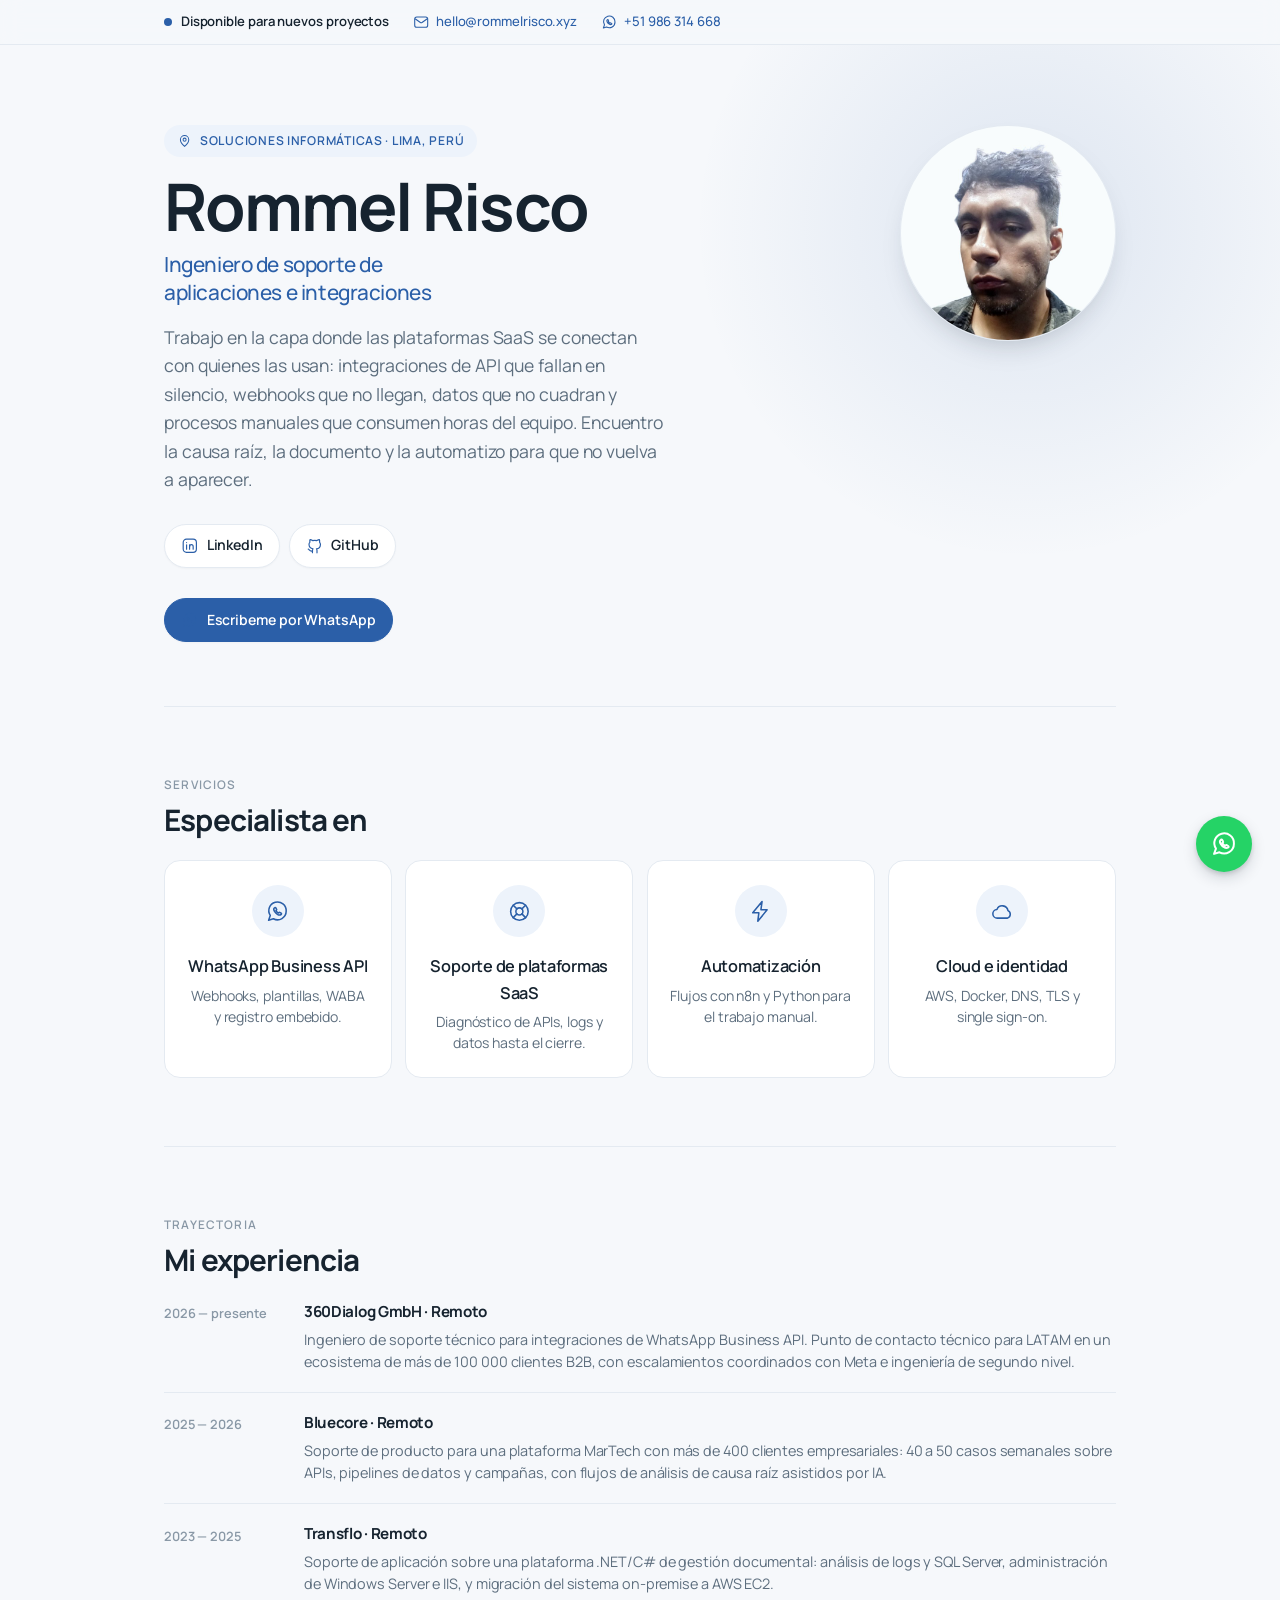
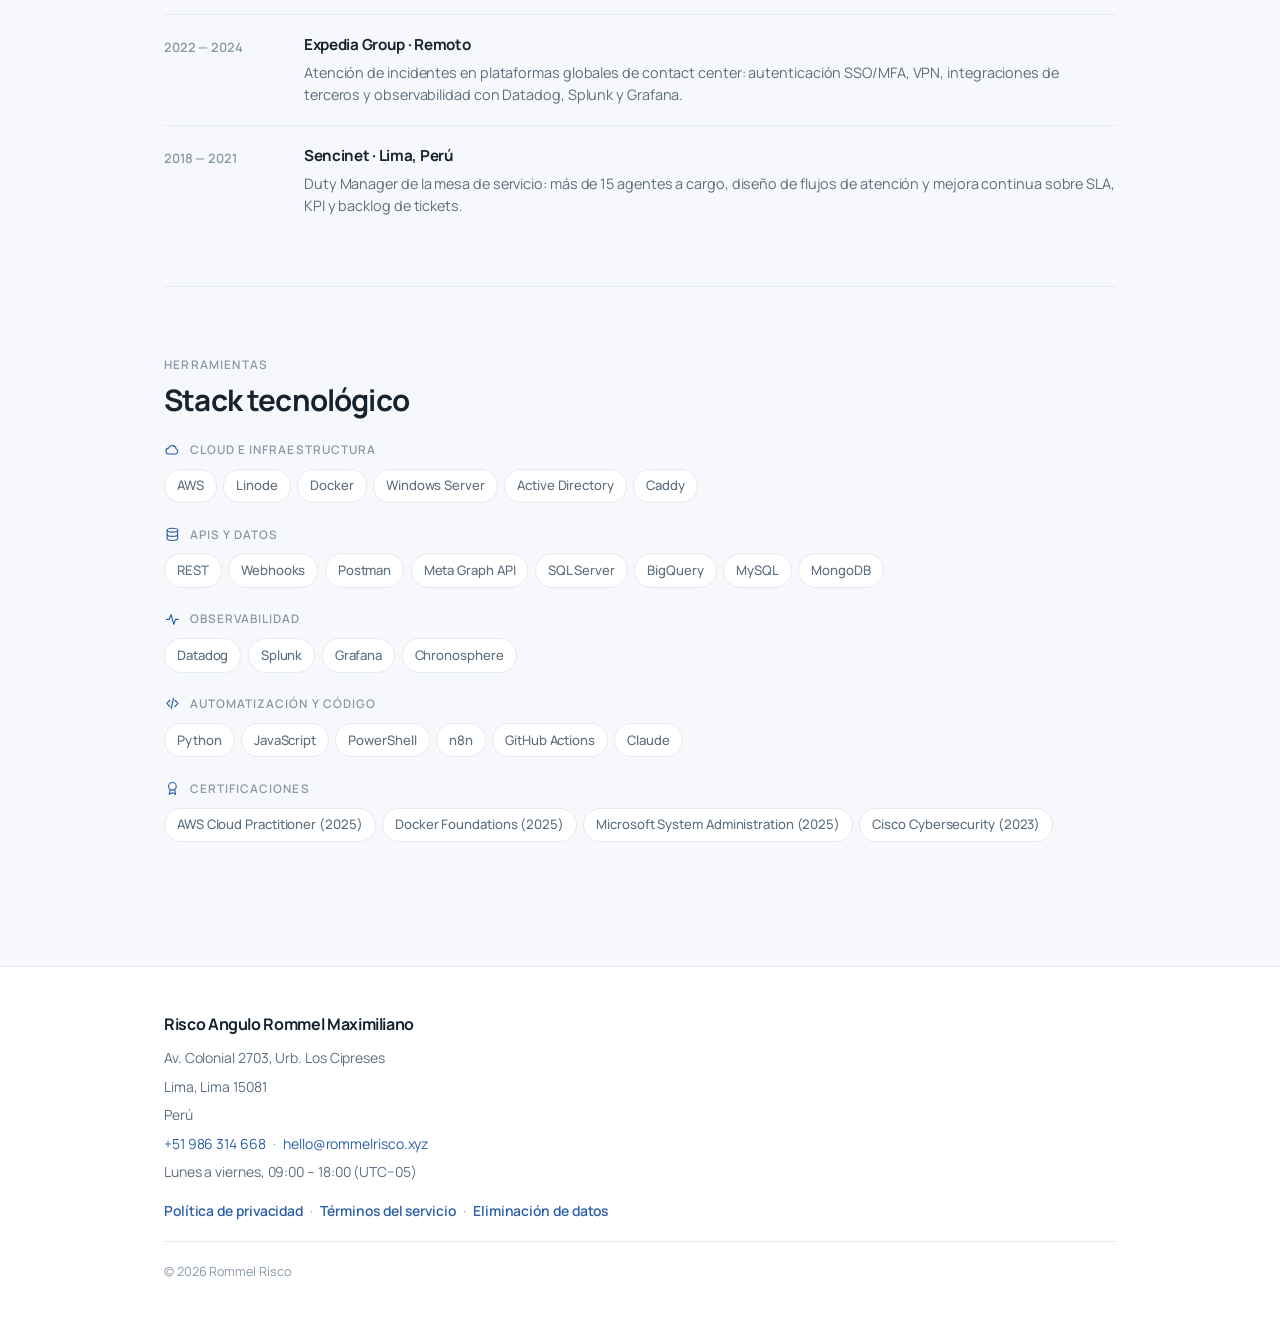
==== commit c3e9a205: "Updated contact details" ====
--- a/index.html
+++ b/index.html
@@ -19,6 +19,7 @@
 <meta property="og:description" content="Integraciones de WhatsApp Business API, soporte de plataformas SaaS y automatización de operaciones. Lima, Perú.">
 <meta property="og:image" content="https://rommelrisco.xyz/assets/rommel-risco.jpg">
 <meta name="twitter:card" content="summary_large_image">
+<meta name="facebook-domain-verification" content="5q40p6cezg8mamz612pvvxu3q8lpsr" />
 
 <link rel="preconnect" href="https://fonts.googleapis.com">
 <link rel="preconnect" href="https://fonts.gstatic.com" crossorigin>
@@ -55,7 +56,7 @@
   <div class="wrap topbar__inner">
     <span class="topbar__status"><span class="dot" aria-hidden="true"></span>Disponible para nuevos proyectos</span>
     <a href="mailto:hello@rommelrisco.xyz"><svg class="ico" aria-hidden="true"><use href="#i-mail"/></svg>hello@rommelrisco.xyz</a>
-    <a class="topbar__tel" href="https://wa.me/51986314668?text=¡Hola, Rommel! Quiero implementar WhatsApp API en mi empresa."><svg class="ico" aria-hidden="true"><use href="#i-whatsapp"/></svg>+51 986 314 668</a>
+    <a class="topbar__tel" href="tel:+51986314668"><svg class="ico" aria-hidden="true"><use href="#i-whatsapp"/></svg>+51 986 314 668</a>
   </div>
 </div>
 
@@ -71,7 +72,7 @@
         <li><a href="https://github.com/RommelRisco" rel="me noopener"><svg class="ico" aria-hidden="true"><use href="#i-github"/></svg>GitHub</a></li>
       </ul>
             <ul class="channels channels--primary">
-        <li><a href="https://wa.me/51986314668?text=¡Hola, Rommel! Quiero implementar WhatsApp API en mi empresa."><svg class="ico" aria-hidden="true"><use href="#i-whatsapp"/></svg>Escribeme por WhatsApp</a></li>
+        <li><a href="https://wa.me/51986314668?text=¡Hola, Rommel! "><svg class="ico" aria-hidden="true"><use href="#i-whatsapp"/></svg>Escribeme por WhatsApp</a></li>
       </ul>
     </div>
     <figure class="portrait reveal reveal--2">
@@ -209,8 +210,10 @@
 
 <footer class="site-footer">
   <div class="wrap site-footer__inner">
-    <p class="f-name">Rommel Risco</p>
-    <p><address>Av. Colonial 2703, Lima, Perú</address></p>
+    <p class="f-name">Risco Angulo Rommel Maximiliano</p>
+    <p><address>Av. Colonial 2703, Urb. Los Cipreses</address></p>
+    <p>Lima, Lima 15081</p>
+    <p>Perú</p>
     <p>
       <a href="tel:+51986314668">+51 986 314 668</a><span class="sep">·</span><a href="mailto:hello@rommelrisco.xyz">hello@rommelrisco.xyz</a>
     </p>
@@ -218,7 +221,7 @@
     <p class="f-links">
       <a href="/privacidad.html">Política de privacidad</a><span class="sep">·</span><a href="/terminos.html">Términos del servicio</a><span class="sep">·</span><a href="/privacidad.html#eliminacion">Eliminación de datos</a>
     </p>
-    <p class="f-legal">© <span id="year">2026</span> Rommel Risco · Persona natural con negocio domiciliada en Lima, Perú. El nombre comercial y el nombre legal del negocio son idénticos.</p>
+    <p class="f-legal">© <span id="year">2026</span> Rommel Risco</p>
   </div>
 </footer>
 
@@ -226,9 +229,9 @@
   <div class="wa__panel" id="wa-panel" hidden>
     <p class="kicker">¿En qué puedo ayudarte?</p>
     <ul class="wa__list">
-      <li><a href="https://wa.me/51986314668?text=¡Hola, Rommel! Quiero implementar WhatsApp API en mi empresa.">Quiero implementar WhatsApp API en mi empresa.</a></li>
-      <li><a href="https://wa.me/51986314668?text=¡Hola, Rommel! Necesito un sitio web para mi negocio.">Necesito un sitio web para mi negocio.</a></li>
-      <li><a href="https://wa.me/51986314668?text=¡Hola, Rommel! Tengo un problema con la tecnología de mi negocio.">Tengo un problema con la tecnología de mi negocio.</a></li>
+      <li><a href="https://wa.me/51986314668?text=¡Hola, Rommel! Quiero implementar WhatsApp API en mi empresa." target="_blank" rel="noopener noreferrer">Quiero implementar WhatsApp API en mi empresa.</a></li>
+      <li><a href="https://wa.me/51986314668?text=¡Hola, Rommel! Necesito un sitio web para mi negocio." target="_blank" rel="noopener noreferrer">Necesito un sitio web para mi negocio.</a></li>
+      <li><a href="https://wa.me/51986314668?text=¡Hola, Rommel! Tengo un problema con la tecnología de mi negocio."target="_blank" rel="noopener noreferrer">Tengo un problema con la tecnología de mi negocio.</a></li>
     </ul>
   </div>
   <button class="wa__btn" type="button" id="wa-toggle" aria-expanded="false" aria-controls="wa-panel" aria-label="Abrir opciones de contacto por WhatsApp">
@@ -245,7 +248,7 @@
       "@type": "ProfessionalService",
       "@id": "https://rommelrisco.xyz/#business",
       "name": "Rommel Risco",
-      "legalName": "Rommel Risco",
+      "legalName": "Risco Angulo Rommel Maximiliano",
       "alternateName": "Rommel Risco — Soluciones informáticas e integraciones",
       "description": "Soluciones informáticas, soporte de aplicaciones e integraciones: WhatsApp Business API, soporte de plataformas SaaS, automatización de operaciones e infraestructura cloud.",
       "url": "https://rommelrisco.xyz/",
@@ -256,7 +259,7 @@
       "currenciesAccepted": "PEN, USD",
       "address": {
         "@type": "PostalAddress",
-        "streetAddress": "Av. Colonial 2703",
+        "streetAddress": "Av. Colonial 2703, Urb. Los Cipreses",
         "addressLocality": "Lima",
         "addressRegion": "Lima",
         "postalCode": "15081",
@@ -282,7 +285,7 @@
     {
       "@type": "Person",
       "@id": "https://rommelrisco.xyz/#person",
-      "name": "Rommel Maximiliano Risco Angulo",
+      "name": "Risco Angulo Rommel Maximiliano ",
       "alternateName": "Rommel Risco",
       "jobTitle": "Ingeniero de soporte de aplicaciones e integraciones",
       "email": "hello@rommelrisco.xyz",
@@ -291,7 +294,7 @@
       "image": "https://rommelrisco.xyz/assets/rommel-risco.jpg",
       "address": {
         "@type": "PostalAddress",
-        "streetAddress": "Av. Colonial 2703",
+        "streetAddress": "Av. Colonial 2703, Urb. Los Cipreses",
         "addressLocality": "Lima",
         "addressRegion": "Lima",
         "postalCode": "15081",
